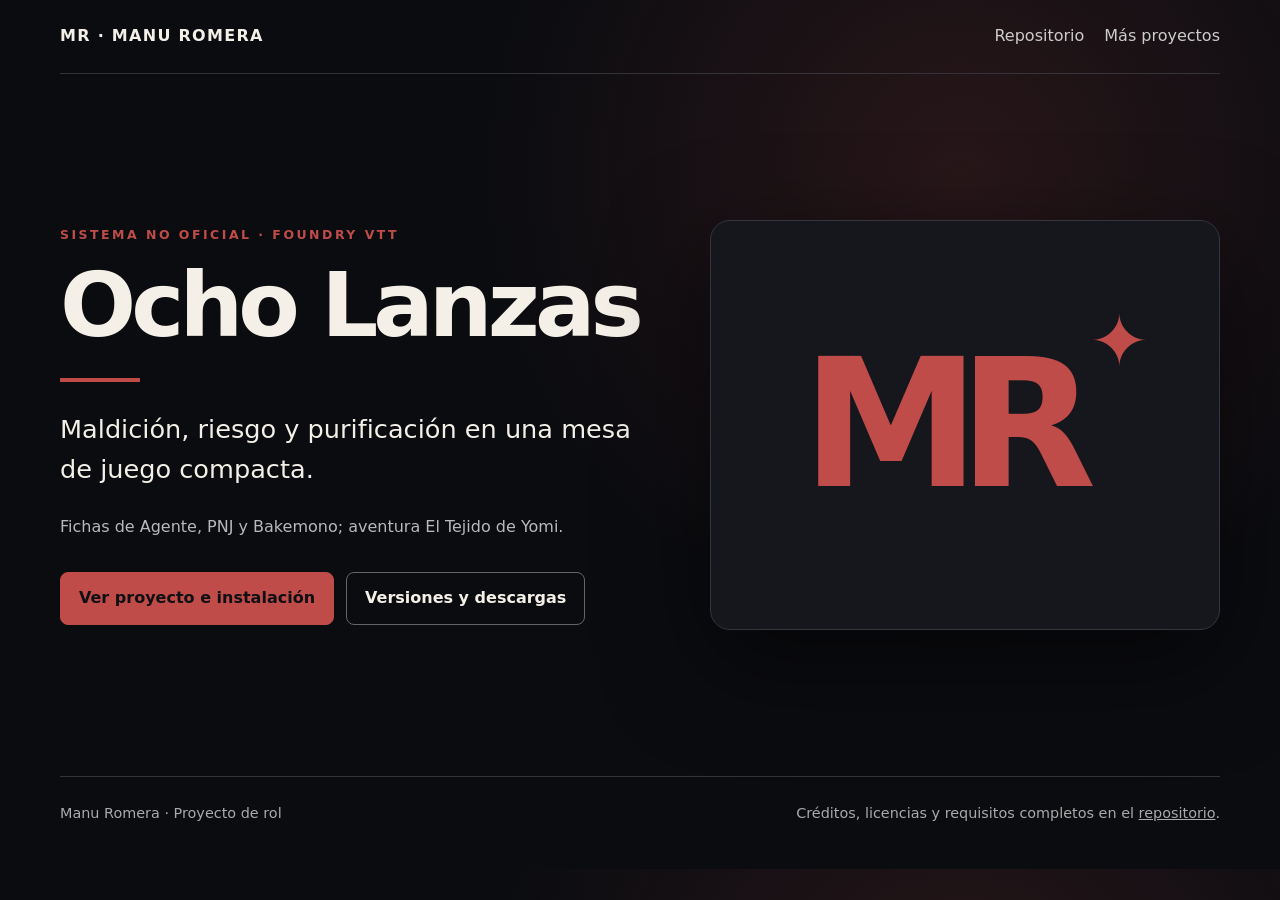
==== docs/index.html @ 20fabff8 "Add project landing page" ====
<!doctype html><html lang="es"><head><meta charset="utf-8"><meta name="viewport" content="width=device-width, initial-scale=1"><meta name="theme-color" content="#0b0c10"><title>Ocho Lanzas · Manu Romera</title><meta name="description" content="Maldición, riesgo y purificación en una mesa de juego compacta."><style>:root{color-scheme:dark;--accent:#bf4c49}*{box-sizing:border-box}body{margin:0;background:radial-gradient(circle at 75% 20%,color-mix(in srgb,var(--accent) 16%,transparent),transparent 40%),#0b0c10;color:#f4f0e8;font-family:system-ui,-apple-system,Segoe UI,sans-serif;line-height:1.55}a{color:inherit}header,main,footer{width:min(1160px,calc(100% - 36px));margin:auto}header{display:flex;justify-content:space-between;gap:20px;align-items:center;padding:24px 0;border-bottom:1px solid #33343a}header a{text-decoration:none}header strong{letter-spacing:.08em}header nav{display:flex;gap:20px;color:#ccc}main{min-height:78vh;display:grid;grid-template-columns:1fr .88fr;align-items:center;gap:6%;padding:72px 0}.eyebrow{color:var(--accent);text-transform:uppercase;letter-spacing:.2em;font-size:.78rem;font-weight:800}h1{font-size:clamp(3rem,7vw,6rem);line-height:.98;letter-spacing:-.055em;margin:18px 0 28px}h1:after{content:"";display:block;width:80px;height:4px;background:var(--accent);margin-top:28px}.lead{font-size:clamp(1.25rem,2vw,1.6rem);max-width:600px}.detail{color:#b9b8bb;max-width:610px}.buttons{display:flex;flex-wrap:wrap;gap:12px;margin-top:32px}.buttons a{padding:13px 18px;border:1px solid #64646b;text-decoration:none;border-radius:8px;font-weight:700}.buttons .primary{background:var(--accent);color:#101014;border-color:var(--accent)}.visual{min-height:410px;background:#15171d;border:1px solid #34353d;border-radius:20px;display:grid;place-items:center;overflow:hidden;box-shadow:0 32px 100px #0008}.art{width:100%;height:100%;max-height:570px;object-fit:contain}.symbol{font-size:clamp(5rem,14vw,12rem);font-weight:900;letter-spacing:-.12em;color:var(--accent)}.symbol span{font-size:.4em;vertical-align:top;margin-left:.2em}footer{padding:25px 0 45px;border-top:1px solid #33343a;color:#aaa;font-size:.9rem;display:flex;justify-content:space-between;gap:20px;flex-wrap:wrap}@media(max-width:760px){main{grid-template-columns:1fr;padding:45px 0;gap:35px}.visual{min-height:250px}header nav{gap:10px;font-size:.85rem}}</style></head><body><header><a href="https://github.com/ManuRomera"><strong>MR · MANU ROMERA</strong></a><nav><a href="https://github.com/ManuRomera/ocho-lanzas">Repositorio</a><a href="https://github.com/ManuRomera?tab=repositories">Más proyectos</a></nav></header><main><div><div class="eyebrow">Sistema no oficial · Foundry VTT</div><h1>Ocho Lanzas</h1><p class="lead">Maldición, riesgo y purificación en una mesa de juego compacta.</p><p class="detail">Fichas de Agente, PNJ y Bakemono; aventura El Tejido de Yomi.</p><div class="buttons"><a class="primary" href="https://github.com/ManuRomera/ocho-lanzas">Ver proyecto e instalación</a><a href="https://github.com/ManuRomera/ocho-lanzas/releases">Versiones y descargas</a></div></div><div class="visual"><div class="symbol" aria-hidden="true">MR<span>✦</span></div></div></main><footer><span>Manu Romera · Proyecto de rol</span><span>Créditos, licencias y requisitos completos en el <a href="https://github.com/ManuRomera/ocho-lanzas">repositorio</a>.</span></footer></body></html>
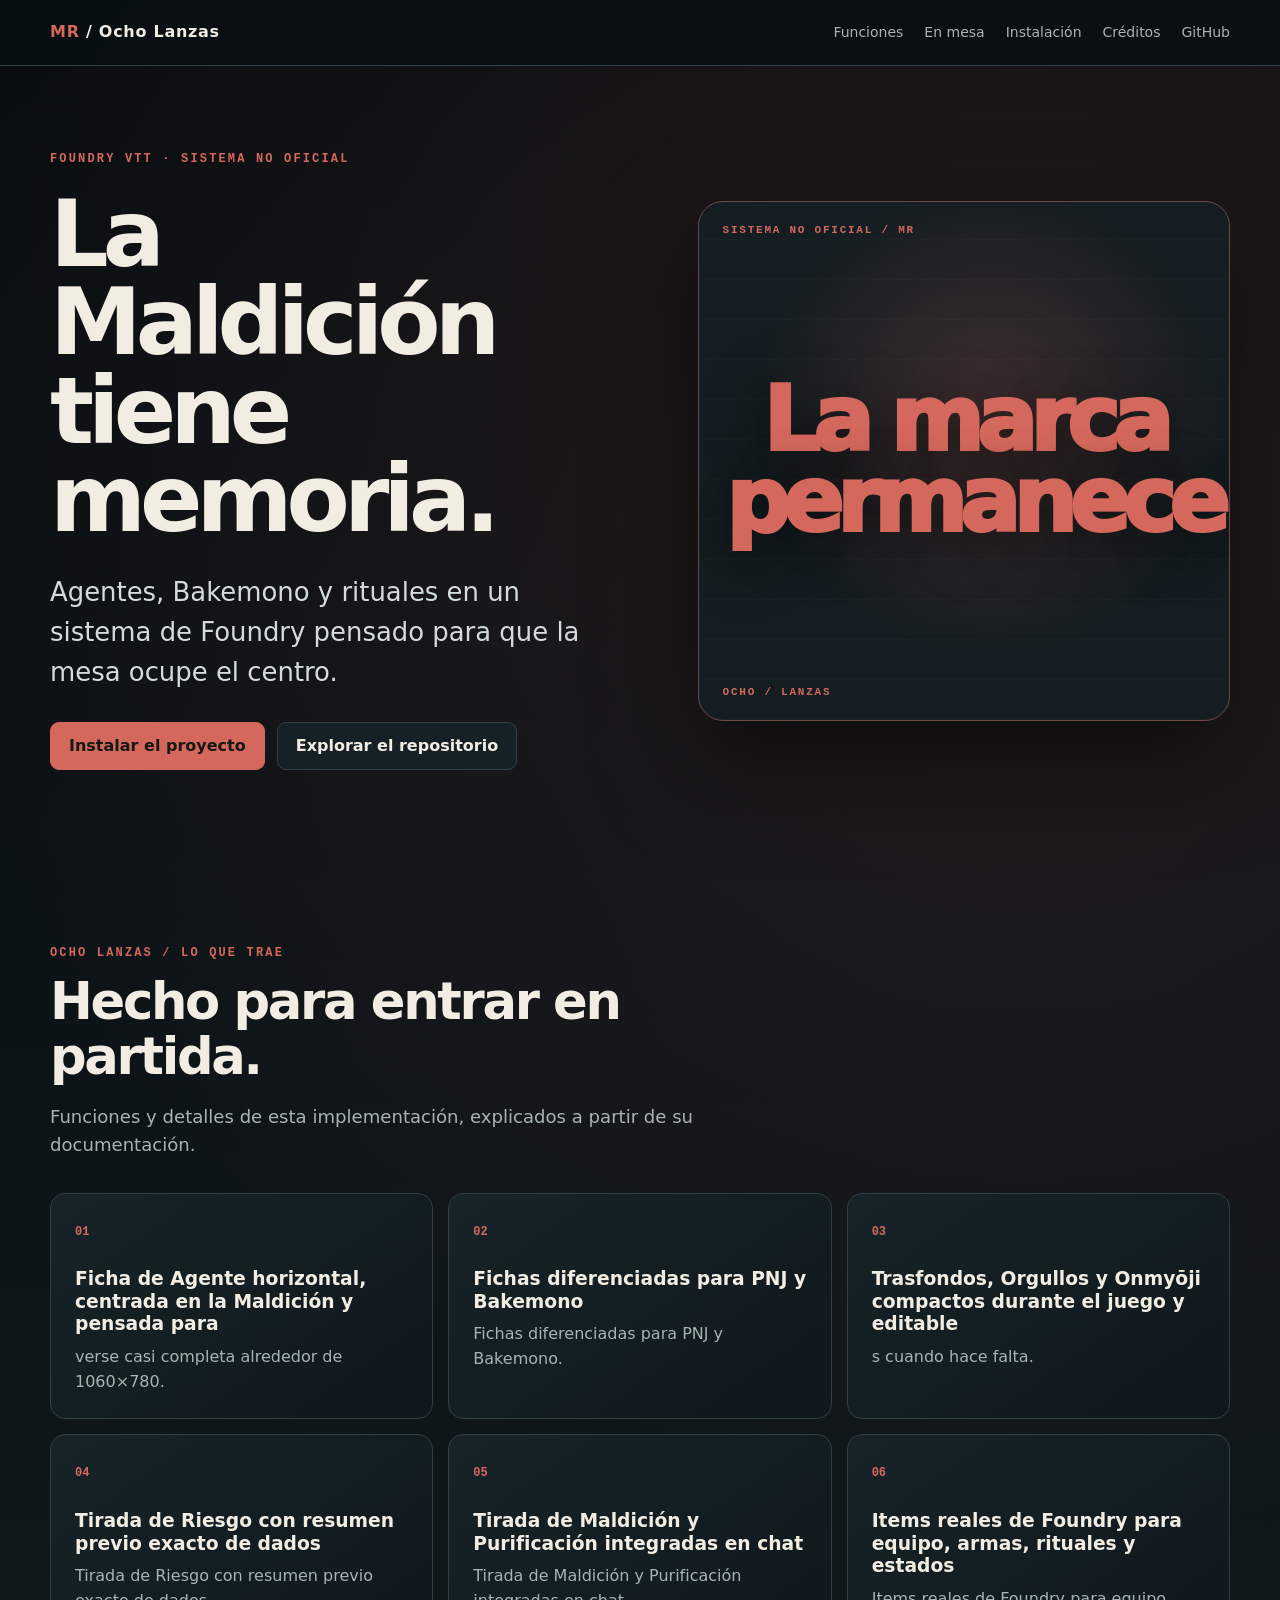
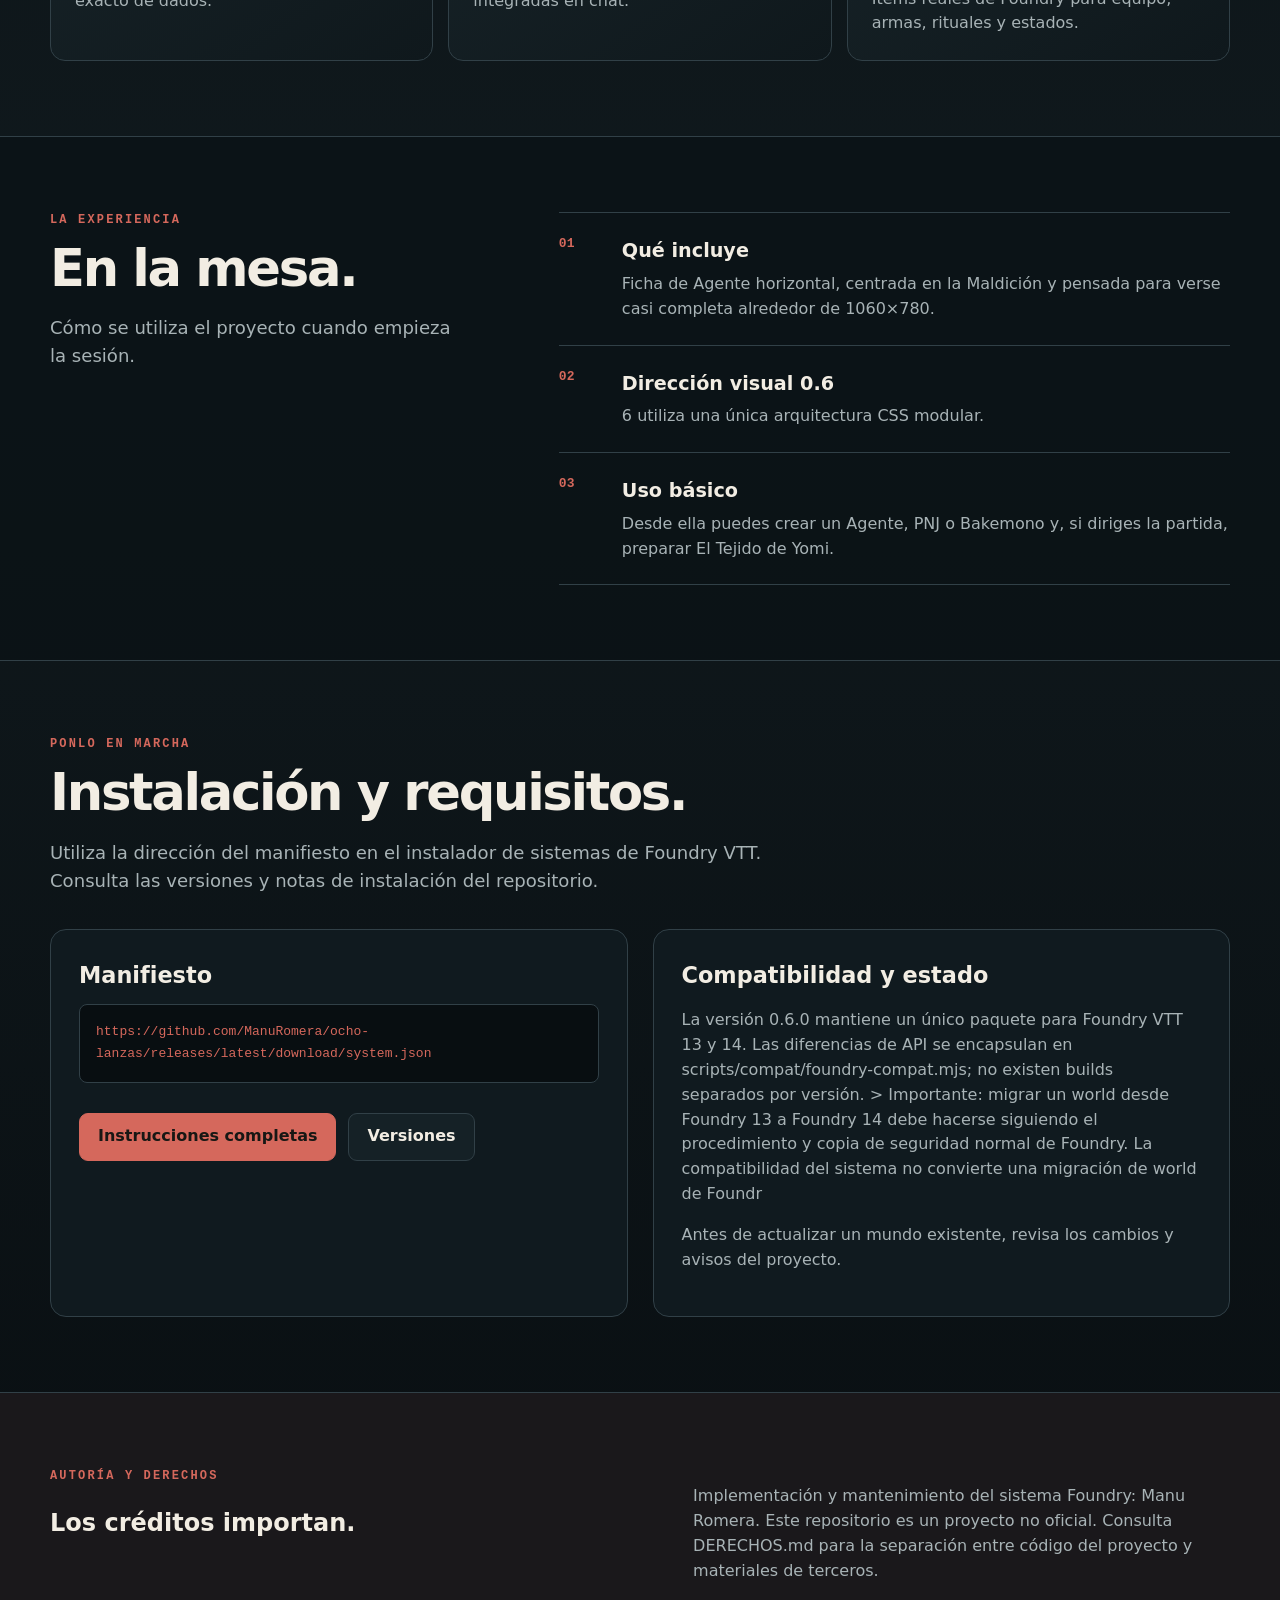
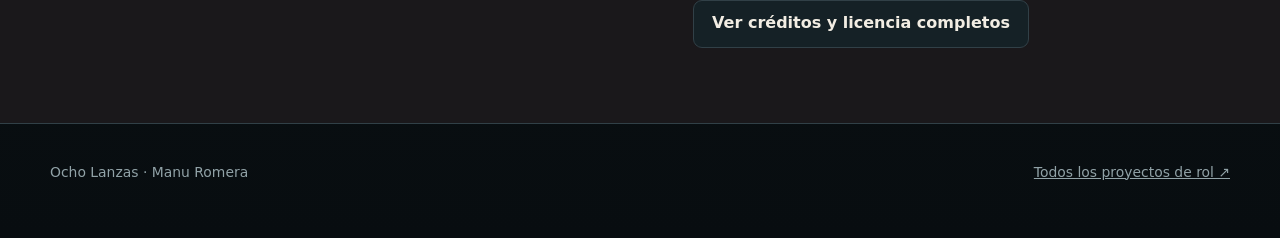
==== commit c6c28dae: "Expand project page with documented features and installation" ====
--- a/docs/index.html
+++ b/docs/index.html
@@ -1 +1 @@
-<!doctype html><html lang="es"><head><meta charset="utf-8"><meta name="viewport" content="width=device-width, initial-scale=1"><meta name="theme-color" content="#0b0c10"><title>Ocho Lanzas · Manu Romera</title><meta name="description" content="Maldición, riesgo y purificación en una mesa de juego compacta."><style>:root{color-scheme:dark;--accent:#bf4c49}*{box-sizing:border-box}body{margin:0;background:radial-gradient(circle at 75% 20%,color-mix(in srgb,var(--accent) 16%,transparent),transparent 40%),#0b0c10;color:#f4f0e8;font-family:system-ui,-apple-system,Segoe UI,sans-serif;line-height:1.55}a{color:inherit}header,main,footer{width:min(1160px,calc(100% - 36px));margin:auto}header{display:flex;justify-content:space-between;gap:20px;align-items:center;padding:24px 0;border-bottom:1px solid #33343a}header a{text-decoration:none}header strong{letter-spacing:.08em}header nav{display:flex;gap:20px;color:#ccc}main{min-height:78vh;display:grid;grid-template-columns:1fr .88fr;align-items:center;gap:6%;padding:72px 0}.eyebrow{color:var(--accent);text-transform:uppercase;letter-spacing:.2em;font-size:.78rem;font-weight:800}h1{font-size:clamp(3rem,7vw,6rem);line-height:.98;letter-spacing:-.055em;margin:18px 0 28px}h1:after{content:"";display:block;width:80px;height:4px;background:var(--accent);margin-top:28px}.lead{font-size:clamp(1.25rem,2vw,1.6rem);max-width:600px}.detail{color:#b9b8bb;max-width:610px}.buttons{display:flex;flex-wrap:wrap;gap:12px;margin-top:32px}.buttons a{padding:13px 18px;border:1px solid #64646b;text-decoration:none;border-radius:8px;font-weight:700}.buttons .primary{background:var(--accent);color:#101014;border-color:var(--accent)}.visual{min-height:410px;background:#15171d;border:1px solid #34353d;border-radius:20px;display:grid;place-items:center;overflow:hidden;box-shadow:0 32px 100px #0008}.art{width:100%;height:100%;max-height:570px;object-fit:contain}.symbol{font-size:clamp(5rem,14vw,12rem);font-weight:900;letter-spacing:-.12em;color:var(--accent)}.symbol span{font-size:.4em;vertical-align:top;margin-left:.2em}footer{padding:25px 0 45px;border-top:1px solid #33343a;color:#aaa;font-size:.9rem;display:flex;justify-content:space-between;gap:20px;flex-wrap:wrap}@media(max-width:760px){main{grid-template-columns:1fr;padding:45px 0;gap:35px}.visual{min-height:250px}header nav{gap:10px;font-size:.85rem}}</style></head><body><header><a href="https://github.com/ManuRomera"><strong>MR · MANU ROMERA</strong></a><nav><a href="https://github.com/ManuRomera/ocho-lanzas">Repositorio</a><a href="https://github.com/ManuRomera?tab=repositories">Más proyectos</a></nav></header><main><div><div class="eyebrow">Sistema no oficial · Foundry VTT</div><h1>Ocho Lanzas</h1><p class="lead">Maldición, riesgo y purificación en una mesa de juego compacta.</p><p class="detail">Fichas de Agente, PNJ y Bakemono; aventura El Tejido de Yomi.</p><div class="buttons"><a class="primary" href="https://github.com/ManuRomera/ocho-lanzas">Ver proyecto e instalación</a><a href="https://github.com/ManuRomera/ocho-lanzas/releases">Versiones y descargas</a></div></div><div class="visual"><div class="symbol" aria-hidden="true">MR<span>✦</span></div></div></main><footer><span>Manu Romera · Proyecto de rol</span><span>Créditos, licencias y requisitos completos en el <a href="https://github.com/ManuRomera/ocho-lanzas">repositorio</a>.</span></footer></body></html>+<!doctype html><html lang="es"><head><meta charset="utf-8"><meta name="viewport" content="width=device-width,initial-scale=1"><meta name="theme-color" content="#0b1014"><title>Ocho Lanzas · Manu Romera</title><meta name="description" content="Agentes, Bakemono y rituales en un sistema de Foundry pensado para que la mesa ocupe el centro."><style>:root{--accent:#d5685c;--bg:#0b1014;--panel:#121b20;--ink:#f2ede3;--muted:#a8b3b6;--line:#314047}*{box-sizing:border-box}html{scroll-behavior:smooth}body{margin:0;color:var(--ink);background:radial-gradient(circle at 80% 13%,color-mix(in srgb,var(--accent) 13%,transparent),transparent 35%),linear-gradient(#080d10,#10191d 55%,#080d10);font:16px/1.55 system-ui,-apple-system,Segoe UI,sans-serif}a{color:inherit}.wrap{width:min(1180px,calc(100% - 36px));margin:auto}.top{position:sticky;top:0;z-index:9;background:#091013e8;backdrop-filter:blur(12px);border-bottom:1px solid var(--line)}.top .wrap{min-height:65px;display:flex;align-items:center;justify-content:space-between;gap:22px}.brand{font-weight:900;letter-spacing:.045em;text-decoration:none}.brand b{color:var(--accent)}nav{display:flex;gap:21px;color:var(--muted);font-size:14px}nav a{text-decoration:none}nav a:hover{color:var(--accent)}.hero{padding:85px 0 100px;min-height:690px;display:grid;align-items:center}.hero-grid{display:grid;grid-template-columns:1.04fr .96fr;gap:6%;align-items:center}.eyebrow,.small{color:var(--accent);font:800 12px/1.4 ui-monospace,monospace;letter-spacing:.18em;text-transform:uppercase}h1{font-size:clamp(3.4rem,7.2vw,6.6rem);letter-spacing:-.065em;line-height:.96;margin:22px 0 28px}.lead{font-size:clamp(1.25rem,2.2vw,1.62rem);color:#d2dcda;max-width:680px}.actions{display:flex;flex-wrap:wrap;gap:12px;margin-top:30px}.btn{display:inline-flex;align-items:center;justify-content:center;min-height:48px;padding:10px 18px;border:1px solid var(--line);border-radius:9px;text-decoration:none;font-weight:800;background:#152126}.btn.primary{color:#171714;background:var(--accent);border-color:var(--accent)}.art{height:520px;border-radius:25px;border:1px solid color-mix(in srgb,var(--accent) 43%,#233038);background:radial-gradient(circle at 55% 42%,color-mix(in srgb,var(--accent) 24%,transparent),transparent 56%),repeating-linear-gradient(0deg,#ffffff04 0 1px,transparent 1px 40px),#141d21;position:relative;overflow:hidden;display:grid;place-items:center;box-shadow:0 40px 100px #0008}.art img{width:100%;height:100%;object-fit:contain;padding:44px}.artlabel,.artbottom{position:absolute;left:24px;z-index:2;font:800 11px ui-monospace,monospace;letter-spacing:.16em;color:var(--accent);text-transform:uppercase}.artlabel{top:22px}.artbottom{bottom:22px}.artword{max-width:90%;font-size:clamp(3.7rem,7vw,7rem);line-height:.9;letter-spacing:-.08em;font-weight:950;text-align:center;text-shadow:0 10px 55px #0009;color:var(--accent)}section.content{padding:75px 0}.sectionhead{max-width:780px;margin-bottom:34px}.sectionhead h2{font-size:clamp(2.2rem,4vw,3.5rem);letter-spacing:-.045em;line-height:1.08;margin:12px 0}.sectionhead p{color:var(--muted);font-size:1.13rem}.grid{display:grid;grid-template-columns:repeat(3,1fr);gap:15px}.card{border:1px solid var(--line);border-radius:15px;padding:24px;background:linear-gradient(145deg,#172328,#0f181c);min-height:215px}.number{font:800 12px ui-monospace,monospace;color:var(--accent)}.card h3{font-size:1.17rem;line-height:1.2;margin:26px 0 9px}.card p{color:var(--muted);margin:0}.journey{border-top:1px solid var(--line);border-bottom:1px solid var(--line);background:#0a1115a8}.flow{display:grid;grid-template-columns:.75fr 1.25fr;gap:9%;align-items:start}.steps{border-top:1px solid var(--line)}.step{display:grid;grid-template-columns:48px 1fr;gap:15px;padding:23px 0;border-bottom:1px solid var(--line)}.step b{color:var(--accent);font:800 13px ui-monospace,monospace}.step h3{margin:0 0 6px;font-size:1.2rem}.step p{margin:0;color:var(--muted)}.install{display:grid;grid-template-columns:1fr 1fr;gap:25px}.box{border:1px solid var(--line);border-radius:16px;padding:28px;background:#101a1f}.box h3{margin:0 0 12px;font-size:1.4rem}.box p{color:var(--muted)}.manifest{background:#080e11;border:1px solid var(--line);padding:16px;border-radius:8px;color:var(--accent);font:13px/1.7 ui-monospace,monospace;overflow-wrap:anywhere;user-select:all}.credit{background:color-mix(in srgb,var(--accent) 8%,#0a1115);border-top:1px solid var(--line);border-bottom:1px solid var(--line)}.creditgrid{display:grid;grid-template-columns:1fr 1fr;gap:9%}.credit p{color:var(--muted)}footer{padding:38px 0 55px;color:#91a2a7;font-size:.87rem}.footerrow{display:flex;gap:20px;justify-content:space-between;flex-wrap:wrap}@media(max-width:850px){.hero-grid,.flow,.install,.creditgrid{grid-template-columns:1fr}.hero{padding:60px 0}.art{height:380px}.grid{grid-template-columns:repeat(2,1fr)}}@media(max-width:570px){nav a:nth-child(1),nav a:nth-child(2){display:none}.grid{grid-template-columns:1fr}.art{height:290px}.art img{padding:28px}.hero{padding:46px 0}section.content{padding:55px 0}h1{font-size:3.6rem}}</style></head><body><header class="top"><div class="wrap"><a class="brand" href="https://manuromera.github.io/ManuRomera/"><b>MR</b> / Ocho Lanzas</a><nav><a href="#funciones">Funciones</a><a href="#en-mesa">En mesa</a><a href="#instalacion">Instalación</a><a href="#creditos">Créditos</a><a href="https://github.com/ManuRomera/ocho-lanzas">GitHub</a></nav></div></header><main><section class="hero"><div class="wrap hero-grid"><div><div class="eyebrow">Foundry VTT · Sistema no oficial</div><h1>La Maldición tiene memoria.</h1><p class="lead">Agentes, Bakemono y rituales en un sistema de Foundry pensado para que la mesa ocupe el centro.</p><div class="actions"><a class="btn primary" href="#instalacion">Instalar el proyecto</a><a class="btn" href="https://github.com/ManuRomera/ocho-lanzas">Explorar el repositorio</a></div></div><div class="art" aria-label="Presentación visual del proyecto"><span class="artlabel">Sistema no oficial / MR</span><div class="artword" aria-hidden="true">La marca permanece</div><span class="artbottom">ocho / lanzas</span></div></div></section><section class="content" id="funciones"><div class="wrap"><div class="sectionhead"><div class="small">Ocho Lanzas / lo que trae</div><h2>Hecho para entrar en partida.</h2><p>Funciones y detalles de esta implementación, explicados a partir de su documentación.</p></div><div class="grid"><article class="card"><span class="number">01</span><h3>Ficha de Agente horizontal, centrada en la Maldición y pensada para </h3><p>verse casi completa alrededor de 1060×780.</p></article><article class="card"><span class="number">02</span><h3>Fichas diferenciadas para PNJ y Bakemono</h3><p>Fichas diferenciadas para PNJ y Bakemono.</p></article><article class="card"><span class="number">03</span><h3>Trasfondos, Orgullos y Onmyōji compactos durante el juego y editable</h3><p>s cuando hace falta.</p></article><article class="card"><span class="number">04</span><h3>Tirada de Riesgo con resumen previo exacto de dados</h3><p>Tirada de Riesgo con resumen previo exacto de dados.</p></article><article class="card"><span class="number">05</span><h3>Tirada de Maldición y Purificación integradas en chat</h3><p>Tirada de Maldición y Purificación integradas en chat.</p></article><article class="card"><span class="number">06</span><h3>Items reales de Foundry para equipo, armas, rituales y estados</h3><p>Items reales de Foundry para equipo, armas, rituales y estados.</p></article></div></div></section><section class="content journey" id="en-mesa"><div class="wrap flow"><div class="sectionhead"><div class="small">La experiencia</div><h2>En la mesa.</h2><p>Cómo se utiliza el proyecto cuando empieza la sesión.</p></div><div class="steps"><div class="step"><b>01</b><div><h3>Qué incluye</h3><p>Ficha de Agente horizontal, centrada en la Maldición y pensada para verse casi completa alrededor de 1060×780.</p></div></div><div class="step"><b>02</b><div><h3>Dirección visual 0.6</h3><p>6 utiliza una única arquitectura CSS modular.</p></div></div><div class="step"><b>03</b><div><h3>Uso básico</h3><p>Desde ella puedes crear un Agente, PNJ o Bakemono y, si diriges la partida, preparar El Tejido de Yomi.</p></div></div></div></div></section><section class="content" id="instalacion"><div class="wrap"><div class="sectionhead"><div class="small">Ponlo en marcha</div><h2>Instalación y requisitos.</h2><p>Utiliza la dirección del manifiesto en el instalador de sistemas de Foundry VTT. Consulta las versiones y notas de instalación del repositorio.</p></div><div class="install"><div class="box"><h3>Manifiesto</h3><div class="manifest">https://github.com/ManuRomera/ocho-lanzas/releases/latest/download/system.json</div><div class="actions"><a class="btn primary" href="https://github.com/ManuRomera/ocho-lanzas">Instrucciones completas</a><a class="btn" href="https://github.com/ManuRomera/ocho-lanzas/releases">Versiones</a></div></div><div class="box"><h3>Compatibilidad y estado</h3><p>La versión 0.6.0 mantiene un único paquete para Foundry VTT 13 y 14. Las diferencias de API se encapsulan en scripts/compat/foundry-compat.mjs; no existen builds separados por versión. &gt; Importante: migrar un world desde Foundry 13 a Foundry 14 debe hacerse siguiendo el procedimiento y copia de seguridad normal de Foundry. La compatibilidad del sistema no convierte una migración de world de Foundr</p><p>Antes de actualizar un mundo existente, revisa los cambios y avisos del proyecto.</p></div></div></div></section><section class="content credit" id="creditos"><div class="wrap creditgrid"><div><div class="small">Autoría y derechos</div><h2>Los créditos importan.</h2></div><div><p>Implementación y mantenimiento del sistema Foundry: Manu Romera. Este repositorio es un proyecto no oficial. Consulta DERECHOS.md para la separación entre código del proyecto y materiales de terceros.</p><a class="btn" href="https://github.com/ManuRomera/ocho-lanzas">Ver créditos y licencia completos</a></div></div></section></main><footer><div class="wrap footerrow"><span>Ocho Lanzas · Manu Romera</span><a href="https://manuromera.github.io/ManuRomera/">Todos los proyectos de rol ↗</a></div></footer></body></html>
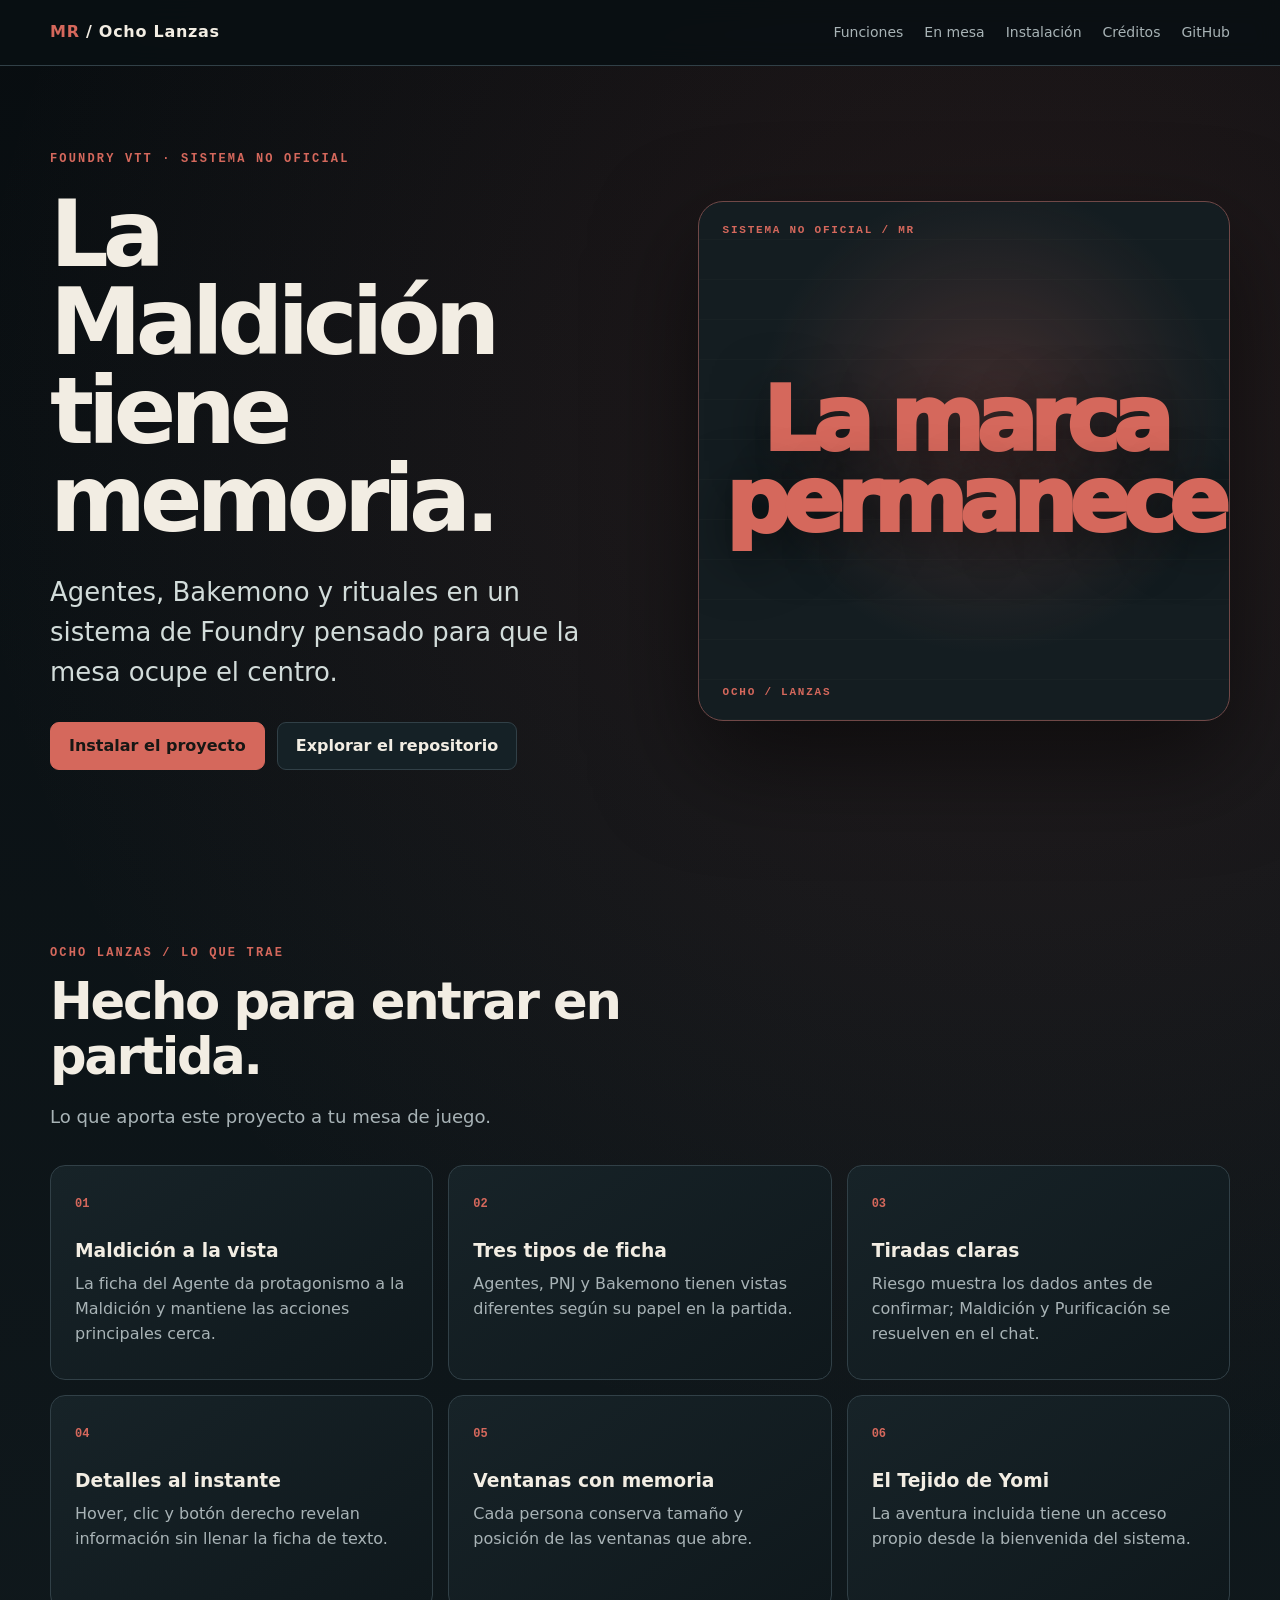
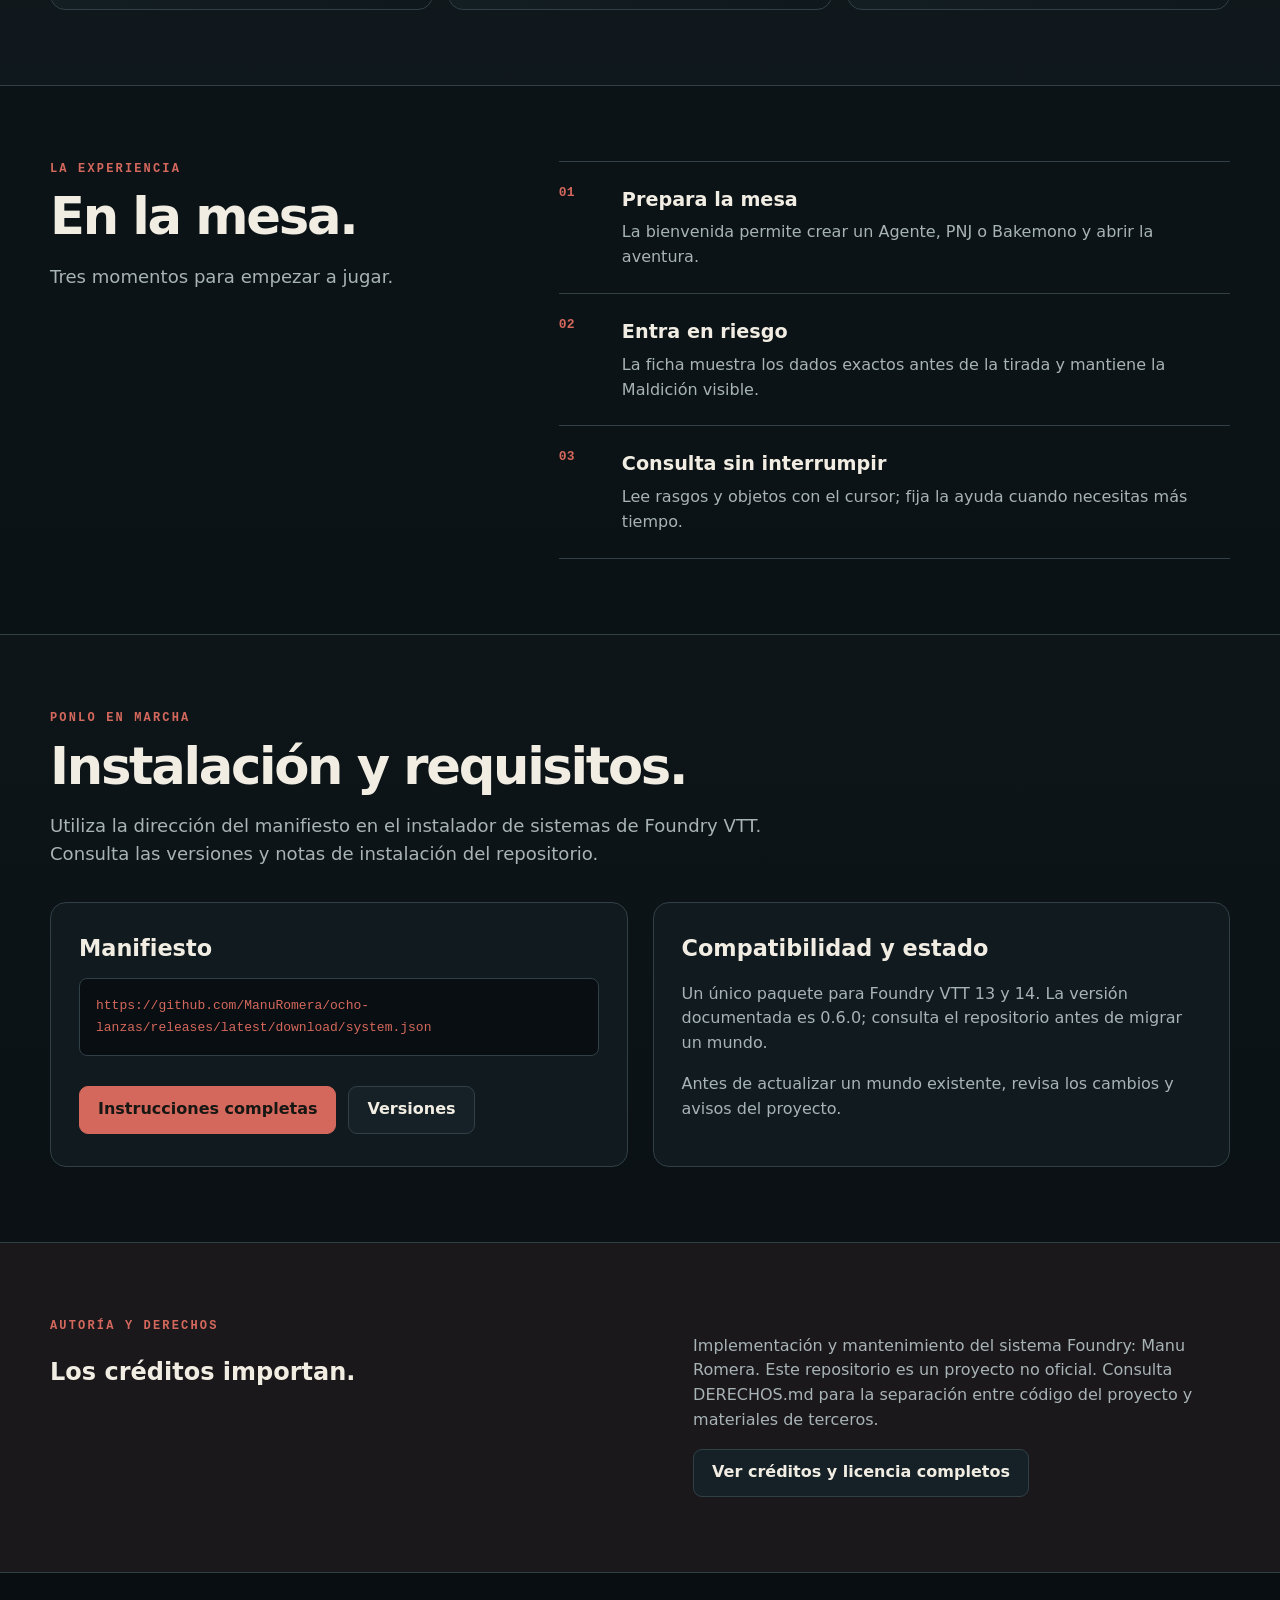
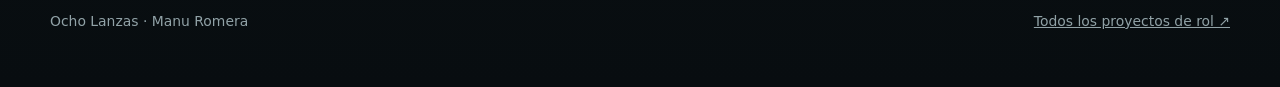
==== commit b766d35a: "Write project-specific features and play flow" ====
--- a/docs/index.html
+++ b/docs/index.html
@@ -1 +1 @@
-<!doctype html><html lang="es"><head><meta charset="utf-8"><meta name="viewport" content="width=device-width,initial-scale=1"><meta name="theme-color" content="#0b1014"><title>Ocho Lanzas · Manu Romera</title><meta name="description" content="Agentes, Bakemono y rituales en un sistema de Foundry pensado para que la mesa ocupe el centro."><style>:root{--accent:#d5685c;--bg:#0b1014;--panel:#121b20;--ink:#f2ede3;--muted:#a8b3b6;--line:#314047}*{box-sizing:border-box}html{scroll-behavior:smooth}body{margin:0;color:var(--ink);background:radial-gradient(circle at 80% 13%,color-mix(in srgb,var(--accent) 13%,transparent),transparent 35%),linear-gradient(#080d10,#10191d 55%,#080d10);font:16px/1.55 system-ui,-apple-system,Segoe UI,sans-serif}a{color:inherit}.wrap{width:min(1180px,calc(100% - 36px));margin:auto}.top{position:sticky;top:0;z-index:9;background:#091013e8;backdrop-filter:blur(12px);border-bottom:1px solid var(--line)}.top .wrap{min-height:65px;display:flex;align-items:center;justify-content:space-between;gap:22px}.brand{font-weight:900;letter-spacing:.045em;text-decoration:none}.brand b{color:var(--accent)}nav{display:flex;gap:21px;color:var(--muted);font-size:14px}nav a{text-decoration:none}nav a:hover{color:var(--accent)}.hero{padding:85px 0 100px;min-height:690px;display:grid;align-items:center}.hero-grid{display:grid;grid-template-columns:1.04fr .96fr;gap:6%;align-items:center}.eyebrow,.small{color:var(--accent);font:800 12px/1.4 ui-monospace,monospace;letter-spacing:.18em;text-transform:uppercase}h1{font-size:clamp(3.4rem,7.2vw,6.6rem);letter-spacing:-.065em;line-height:.96;margin:22px 0 28px}.lead{font-size:clamp(1.25rem,2.2vw,1.62rem);color:#d2dcda;max-width:680px}.actions{display:flex;flex-wrap:wrap;gap:12px;margin-top:30px}.btn{display:inline-flex;align-items:center;justify-content:center;min-height:48px;padding:10px 18px;border:1px solid var(--line);border-radius:9px;text-decoration:none;font-weight:800;background:#152126}.btn.primary{color:#171714;background:var(--accent);border-color:var(--accent)}.art{height:520px;border-radius:25px;border:1px solid color-mix(in srgb,var(--accent) 43%,#233038);background:radial-gradient(circle at 55% 42%,color-mix(in srgb,var(--accent) 24%,transparent),transparent 56%),repeating-linear-gradient(0deg,#ffffff04 0 1px,transparent 1px 40px),#141d21;position:relative;overflow:hidden;display:grid;place-items:center;box-shadow:0 40px 100px #0008}.art img{width:100%;height:100%;object-fit:contain;padding:44px}.artlabel,.artbottom{position:absolute;left:24px;z-index:2;font:800 11px ui-monospace,monospace;letter-spacing:.16em;color:var(--accent);text-transform:uppercase}.artlabel{top:22px}.artbottom{bottom:22px}.artword{max-width:90%;font-size:clamp(3.7rem,7vw,7rem);line-height:.9;letter-spacing:-.08em;font-weight:950;text-align:center;text-shadow:0 10px 55px #0009;color:var(--accent)}section.content{padding:75px 0}.sectionhead{max-width:780px;margin-bottom:34px}.sectionhead h2{font-size:clamp(2.2rem,4vw,3.5rem);letter-spacing:-.045em;line-height:1.08;margin:12px 0}.sectionhead p{color:var(--muted);font-size:1.13rem}.grid{display:grid;grid-template-columns:repeat(3,1fr);gap:15px}.card{border:1px solid var(--line);border-radius:15px;padding:24px;background:linear-gradient(145deg,#172328,#0f181c);min-height:215px}.number{font:800 12px ui-monospace,monospace;color:var(--accent)}.card h3{font-size:1.17rem;line-height:1.2;margin:26px 0 9px}.card p{color:var(--muted);margin:0}.journey{border-top:1px solid var(--line);border-bottom:1px solid var(--line);background:#0a1115a8}.flow{display:grid;grid-template-columns:.75fr 1.25fr;gap:9%;align-items:start}.steps{border-top:1px solid var(--line)}.step{display:grid;grid-template-columns:48px 1fr;gap:15px;padding:23px 0;border-bottom:1px solid var(--line)}.step b{color:var(--accent);font:800 13px ui-monospace,monospace}.step h3{margin:0 0 6px;font-size:1.2rem}.step p{margin:0;color:var(--muted)}.install{display:grid;grid-template-columns:1fr 1fr;gap:25px}.box{border:1px solid var(--line);border-radius:16px;padding:28px;background:#101a1f}.box h3{margin:0 0 12px;font-size:1.4rem}.box p{color:var(--muted)}.manifest{background:#080e11;border:1px solid var(--line);padding:16px;border-radius:8px;color:var(--accent);font:13px/1.7 ui-monospace,monospace;overflow-wrap:anywhere;user-select:all}.credit{background:color-mix(in srgb,var(--accent) 8%,#0a1115);border-top:1px solid var(--line);border-bottom:1px solid var(--line)}.creditgrid{display:grid;grid-template-columns:1fr 1fr;gap:9%}.credit p{color:var(--muted)}footer{padding:38px 0 55px;color:#91a2a7;font-size:.87rem}.footerrow{display:flex;gap:20px;justify-content:space-between;flex-wrap:wrap}@media(max-width:850px){.hero-grid,.flow,.install,.creditgrid{grid-template-columns:1fr}.hero{padding:60px 0}.art{height:380px}.grid{grid-template-columns:repeat(2,1fr)}}@media(max-width:570px){nav a:nth-child(1),nav a:nth-child(2){display:none}.grid{grid-template-columns:1fr}.art{height:290px}.art img{padding:28px}.hero{padding:46px 0}section.content{padding:55px 0}h1{font-size:3.6rem}}</style></head><body><header class="top"><div class="wrap"><a class="brand" href="https://manuromera.github.io/ManuRomera/"><b>MR</b> / Ocho Lanzas</a><nav><a href="#funciones">Funciones</a><a href="#en-mesa">En mesa</a><a href="#instalacion">Instalación</a><a href="#creditos">Créditos</a><a href="https://github.com/ManuRomera/ocho-lanzas">GitHub</a></nav></div></header><main><section class="hero"><div class="wrap hero-grid"><div><div class="eyebrow">Foundry VTT · Sistema no oficial</div><h1>La Maldición tiene memoria.</h1><p class="lead">Agentes, Bakemono y rituales en un sistema de Foundry pensado para que la mesa ocupe el centro.</p><div class="actions"><a class="btn primary" href="#instalacion">Instalar el proyecto</a><a class="btn" href="https://github.com/ManuRomera/ocho-lanzas">Explorar el repositorio</a></div></div><div class="art" aria-label="Presentación visual del proyecto"><span class="artlabel">Sistema no oficial / MR</span><div class="artword" aria-hidden="true">La marca permanece</div><span class="artbottom">ocho / lanzas</span></div></div></section><section class="content" id="funciones"><div class="wrap"><div class="sectionhead"><div class="small">Ocho Lanzas / lo que trae</div><h2>Hecho para entrar en partida.</h2><p>Funciones y detalles de esta implementación, explicados a partir de su documentación.</p></div><div class="grid"><article class="card"><span class="number">01</span><h3>Ficha de Agente horizontal, centrada en la Maldición y pensada para </h3><p>verse casi completa alrededor de 1060×780.</p></article><article class="card"><span class="number">02</span><h3>Fichas diferenciadas para PNJ y Bakemono</h3><p>Fichas diferenciadas para PNJ y Bakemono.</p></article><article class="card"><span class="number">03</span><h3>Trasfondos, Orgullos y Onmyōji compactos durante el juego y editable</h3><p>s cuando hace falta.</p></article><article class="card"><span class="number">04</span><h3>Tirada de Riesgo con resumen previo exacto de dados</h3><p>Tirada de Riesgo con resumen previo exacto de dados.</p></article><article class="card"><span class="number">05</span><h3>Tirada de Maldición y Purificación integradas en chat</h3><p>Tirada de Maldición y Purificación integradas en chat.</p></article><article class="card"><span class="number">06</span><h3>Items reales de Foundry para equipo, armas, rituales y estados</h3><p>Items reales de Foundry para equipo, armas, rituales y estados.</p></article></div></div></section><section class="content journey" id="en-mesa"><div class="wrap flow"><div class="sectionhead"><div class="small">La experiencia</div><h2>En la mesa.</h2><p>Cómo se utiliza el proyecto cuando empieza la sesión.</p></div><div class="steps"><div class="step"><b>01</b><div><h3>Qué incluye</h3><p>Ficha de Agente horizontal, centrada en la Maldición y pensada para verse casi completa alrededor de 1060×780.</p></div></div><div class="step"><b>02</b><div><h3>Dirección visual 0.6</h3><p>6 utiliza una única arquitectura CSS modular.</p></div></div><div class="step"><b>03</b><div><h3>Uso básico</h3><p>Desde ella puedes crear un Agente, PNJ o Bakemono y, si diriges la partida, preparar El Tejido de Yomi.</p></div></div></div></div></section><section class="content" id="instalacion"><div class="wrap"><div class="sectionhead"><div class="small">Ponlo en marcha</div><h2>Instalación y requisitos.</h2><p>Utiliza la dirección del manifiesto en el instalador de sistemas de Foundry VTT. Consulta las versiones y notas de instalación del repositorio.</p></div><div class="install"><div class="box"><h3>Manifiesto</h3><div class="manifest">https://github.com/ManuRomera/ocho-lanzas/releases/latest/download/system.json</div><div class="actions"><a class="btn primary" href="https://github.com/ManuRomera/ocho-lanzas">Instrucciones completas</a><a class="btn" href="https://github.com/ManuRomera/ocho-lanzas/releases">Versiones</a></div></div><div class="box"><h3>Compatibilidad y estado</h3><p>La versión 0.6.0 mantiene un único paquete para Foundry VTT 13 y 14. Las diferencias de API se encapsulan en scripts/compat/foundry-compat.mjs; no existen builds separados por versión. &gt; Importante: migrar un world desde Foundry 13 a Foundry 14 debe hacerse siguiendo el procedimiento y copia de seguridad normal de Foundry. La compatibilidad del sistema no convierte una migración de world de Foundr</p><p>Antes de actualizar un mundo existente, revisa los cambios y avisos del proyecto.</p></div></div></div></section><section class="content credit" id="creditos"><div class="wrap creditgrid"><div><div class="small">Autoría y derechos</div><h2>Los créditos importan.</h2></div><div><p>Implementación y mantenimiento del sistema Foundry: Manu Romera. Este repositorio es un proyecto no oficial. Consulta DERECHOS.md para la separación entre código del proyecto y materiales de terceros.</p><a class="btn" href="https://github.com/ManuRomera/ocho-lanzas">Ver créditos y licencia completos</a></div></div></section></main><footer><div class="wrap footerrow"><span>Ocho Lanzas · Manu Romera</span><a href="https://manuromera.github.io/ManuRomera/">Todos los proyectos de rol ↗</a></div></footer></body></html>+<!doctype html><html lang="es"><head><meta charset="utf-8"><meta name="viewport" content="width=device-width,initial-scale=1"><meta name="theme-color" content="#0b1014"><title>Ocho Lanzas · Manu Romera</title><meta name="description" content="Agentes, Bakemono y rituales en un sistema de Foundry pensado para que la mesa ocupe el centro."><style>:root{--accent:#d5685c;--bg:#0b1014;--panel:#121b20;--ink:#f2ede3;--muted:#a8b3b6;--line:#314047}*{box-sizing:border-box}html{scroll-behavior:smooth}body{margin:0;color:var(--ink);background:radial-gradient(circle at 80% 13%,color-mix(in srgb,var(--accent) 13%,transparent),transparent 35%),linear-gradient(#080d10,#10191d 55%,#080d10);font:16px/1.55 system-ui,-apple-system,Segoe UI,sans-serif}a{color:inherit}.wrap{width:min(1180px,calc(100% - 36px));margin:auto}.top{position:sticky;top:0;z-index:9;background:#091013e8;backdrop-filter:blur(12px);border-bottom:1px solid var(--line)}.top .wrap{min-height:65px;display:flex;align-items:center;justify-content:space-between;gap:22px}.brand{font-weight:900;letter-spacing:.045em;text-decoration:none}.brand b{color:var(--accent)}nav{display:flex;gap:21px;color:var(--muted);font-size:14px}nav a{text-decoration:none}nav a:hover{color:var(--accent)}.hero{padding:85px 0 100px;min-height:690px;display:grid;align-items:center}.hero-grid{display:grid;grid-template-columns:1.04fr .96fr;gap:6%;align-items:center}.eyebrow,.small{color:var(--accent);font:800 12px/1.4 ui-monospace,monospace;letter-spacing:.18em;text-transform:uppercase}h1{font-size:clamp(3.4rem,7.2vw,6.6rem);letter-spacing:-.065em;line-height:.96;margin:22px 0 28px}.lead{font-size:clamp(1.25rem,2.2vw,1.62rem);color:#d2dcda;max-width:680px}.actions{display:flex;flex-wrap:wrap;gap:12px;margin-top:30px}.btn{display:inline-flex;align-items:center;justify-content:center;min-height:48px;padding:10px 18px;border:1px solid var(--line);border-radius:9px;text-decoration:none;font-weight:800;background:#152126}.btn.primary{color:#171714;background:var(--accent);border-color:var(--accent)}.art{height:520px;border-radius:25px;border:1px solid color-mix(in srgb,var(--accent) 43%,#233038);background:radial-gradient(circle at 55% 42%,color-mix(in srgb,var(--accent) 24%,transparent),transparent 56%),repeating-linear-gradient(0deg,#ffffff04 0 1px,transparent 1px 40px),#141d21;position:relative;overflow:hidden;display:grid;place-items:center;box-shadow:0 40px 100px #0008}.art img{width:100%;height:100%;object-fit:contain;padding:44px}.artlabel,.artbottom{position:absolute;left:24px;z-index:2;font:800 11px ui-monospace,monospace;letter-spacing:.16em;color:var(--accent);text-transform:uppercase}.artlabel{top:22px}.artbottom{bottom:22px}.artword{max-width:90%;font-size:clamp(3.7rem,7vw,7rem);line-height:.9;letter-spacing:-.08em;font-weight:950;text-align:center;text-shadow:0 10px 55px #0009;color:var(--accent)}section.content{padding:75px 0}.sectionhead{max-width:780px;margin-bottom:34px}.sectionhead h2{font-size:clamp(2.2rem,4vw,3.5rem);letter-spacing:-.045em;line-height:1.08;margin:12px 0}.sectionhead p{color:var(--muted);font-size:1.13rem}.grid{display:grid;grid-template-columns:repeat(3,1fr);gap:15px}.card{border:1px solid var(--line);border-radius:15px;padding:24px;background:linear-gradient(145deg,#172328,#0f181c);min-height:215px}.number{font:800 12px ui-monospace,monospace;color:var(--accent)}.card h3{font-size:1.17rem;line-height:1.2;margin:26px 0 9px}.card p{color:var(--muted);margin:0}.journey{border-top:1px solid var(--line);border-bottom:1px solid var(--line);background:#0a1115a8}.flow{display:grid;grid-template-columns:.75fr 1.25fr;gap:9%;align-items:start}.steps{border-top:1px solid var(--line)}.step{display:grid;grid-template-columns:48px 1fr;gap:15px;padding:23px 0;border-bottom:1px solid var(--line)}.step b{color:var(--accent);font:800 13px ui-monospace,monospace}.step h3{margin:0 0 6px;font-size:1.2rem}.step p{margin:0;color:var(--muted)}.install{display:grid;grid-template-columns:1fr 1fr;gap:25px}.box{border:1px solid var(--line);border-radius:16px;padding:28px;background:#101a1f}.box h3{margin:0 0 12px;font-size:1.4rem}.box p{color:var(--muted)}.manifest{background:#080e11;border:1px solid var(--line);padding:16px;border-radius:8px;color:var(--accent);font:13px/1.7 ui-monospace,monospace;overflow-wrap:anywhere;user-select:all}.credit{background:color-mix(in srgb,var(--accent) 8%,#0a1115);border-top:1px solid var(--line);border-bottom:1px solid var(--line)}.creditgrid{display:grid;grid-template-columns:1fr 1fr;gap:9%}.credit p{color:var(--muted)}footer{padding:38px 0 55px;color:#91a2a7;font-size:.87rem}.footerrow{display:flex;gap:20px;justify-content:space-between;flex-wrap:wrap}@media(max-width:850px){.hero-grid,.flow,.install,.creditgrid{grid-template-columns:1fr}.hero{padding:60px 0}.art{height:380px}.grid{grid-template-columns:repeat(2,1fr)}}@media(max-width:570px){nav a:nth-child(1),nav a:nth-child(2){display:none}.grid{grid-template-columns:1fr}.art{height:290px}.art img{padding:28px}.hero{padding:46px 0}section.content{padding:55px 0}h1{font-size:3.6rem}}</style></head><body><header class="top"><div class="wrap"><a class="brand" href="https://manuromera.github.io/ManuRomera/"><b>MR</b> / Ocho Lanzas</a><nav><a href="#funciones">Funciones</a><a href="#en-mesa">En mesa</a><a href="#instalacion">Instalación</a><a href="#creditos">Créditos</a><a href="https://github.com/ManuRomera/ocho-lanzas">GitHub</a></nav></div></header><main><section class="hero"><div class="wrap hero-grid"><div><div class="eyebrow">Foundry VTT · Sistema no oficial</div><h1>La Maldición tiene memoria.</h1><p class="lead">Agentes, Bakemono y rituales en un sistema de Foundry pensado para que la mesa ocupe el centro.</p><div class="actions"><a class="btn primary" href="#instalacion">Instalar el proyecto</a><a class="btn" href="https://github.com/ManuRomera/ocho-lanzas">Explorar el repositorio</a></div></div><div class="art" aria-label="Presentación visual del proyecto"><span class="artlabel">Sistema no oficial / MR</span><div class="artword" aria-hidden="true">La marca permanece</div><span class="artbottom">ocho / lanzas</span></div></div></section><section class="content" id="funciones"><div class="wrap"><div class="sectionhead"><div class="small">Ocho Lanzas / lo que trae</div><h2>Hecho para entrar en partida.</h2><p>Lo que aporta este proyecto a tu mesa de juego.</p></div><div class="grid"><article class="card"><span class="number">01</span><h3>Maldición a la vista</h3><p>La ficha del Agente da protagonismo a la Maldición y mantiene las acciones principales cerca.</p></article><article class="card"><span class="number">02</span><h3>Tres tipos de ficha</h3><p>Agentes, PNJ y Bakemono tienen vistas diferentes según su papel en la partida.</p></article><article class="card"><span class="number">03</span><h3>Tiradas claras</h3><p>Riesgo muestra los dados antes de confirmar; Maldición y Purificación se resuelven en el chat.</p></article><article class="card"><span class="number">04</span><h3>Detalles al instante</h3><p>Hover, clic y botón derecho revelan información sin llenar la ficha de texto.</p></article><article class="card"><span class="number">05</span><h3>Ventanas con memoria</h3><p>Cada persona conserva tamaño y posición de las ventanas que abre.</p></article><article class="card"><span class="number">06</span><h3>El Tejido de Yomi</h3><p>La aventura incluida tiene un acceso propio desde la bienvenida del sistema.</p></article></div></div></section><section class="content journey" id="en-mesa"><div class="wrap flow"><div class="sectionhead"><div class="small">La experiencia</div><h2>En la mesa.</h2><p>Tres momentos para empezar a jugar.</p></div><div class="steps"><div class="step"><b>01</b><div><h3>Prepara la mesa</h3><p>La bienvenida permite crear un Agente, PNJ o Bakemono y abrir la aventura.</p></div></div><div class="step"><b>02</b><div><h3>Entra en riesgo</h3><p>La ficha muestra los dados exactos antes de la tirada y mantiene la Maldición visible.</p></div></div><div class="step"><b>03</b><div><h3>Consulta sin interrumpir</h3><p>Lee rasgos y objetos con el cursor; fija la ayuda cuando necesitas más tiempo.</p></div></div></div></div></section><section class="content" id="instalacion"><div class="wrap"><div class="sectionhead"><div class="small">Ponlo en marcha</div><h2>Instalación y requisitos.</h2><p>Utiliza la dirección del manifiesto en el instalador de sistemas de Foundry VTT. Consulta las versiones y notas de instalación del repositorio.</p></div><div class="install"><div class="box"><h3>Manifiesto</h3><div class="manifest">https://github.com/ManuRomera/ocho-lanzas/releases/latest/download/system.json</div><div class="actions"><a class="btn primary" href="https://github.com/ManuRomera/ocho-lanzas">Instrucciones completas</a><a class="btn" href="https://github.com/ManuRomera/ocho-lanzas/releases">Versiones</a></div></div><div class="box"><h3>Compatibilidad y estado</h3><p>Un único paquete para Foundry VTT 13 y 14. La versión documentada es 0.6.0; consulta el repositorio antes de migrar un mundo.</p><p>Antes de actualizar un mundo existente, revisa los cambios y avisos del proyecto.</p></div></div></div></section><section class="content credit" id="creditos"><div class="wrap creditgrid"><div><div class="small">Autoría y derechos</div><h2>Los créditos importan.</h2></div><div><p>Implementación y mantenimiento del sistema Foundry: Manu Romera. Este repositorio es un proyecto no oficial. Consulta DERECHOS.md para la separación entre código del proyecto y materiales de terceros.</p><a class="btn" href="https://github.com/ManuRomera/ocho-lanzas">Ver créditos y licencia completos</a></div></div></section></main><footer><div class="wrap footerrow"><span>Ocho Lanzas · Manu Romera</span><a href="https://manuromera.github.io/ManuRomera/">Todos los proyectos de rol ↗</a></div></footer></body></html>
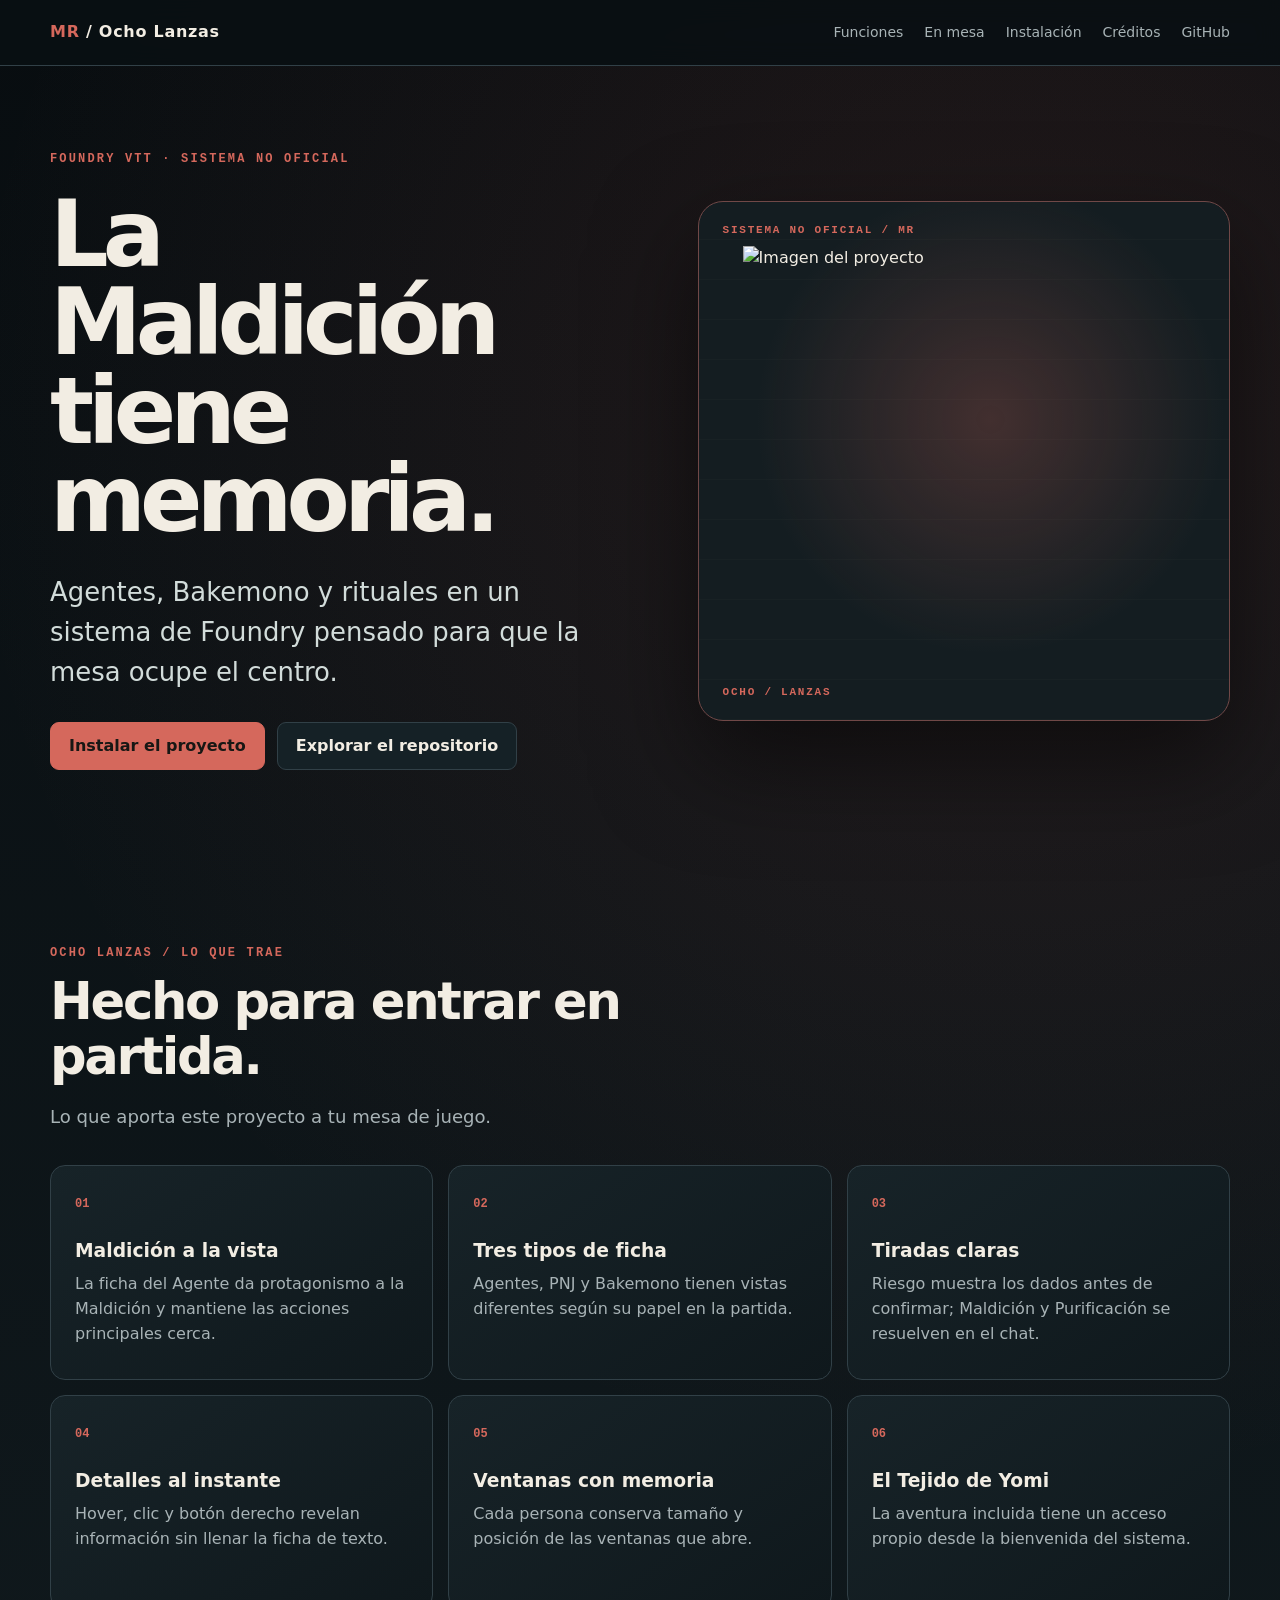
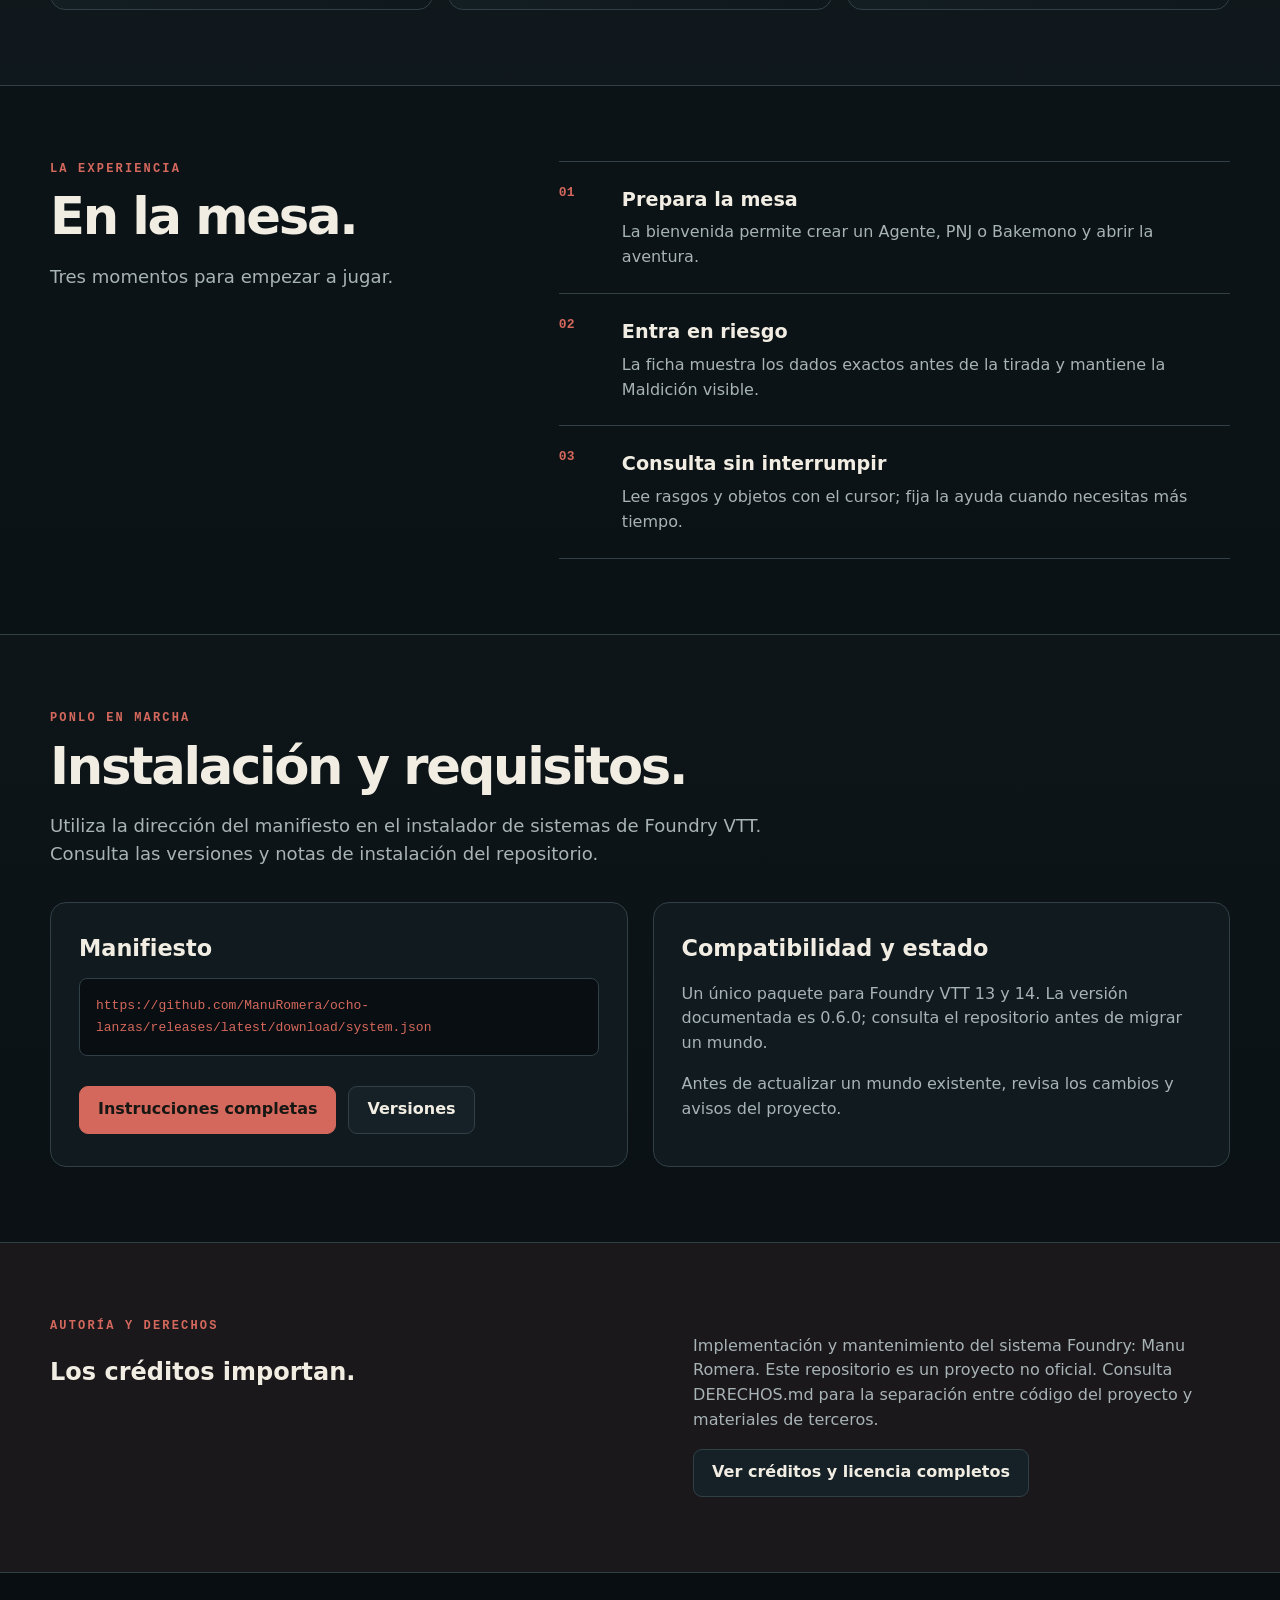
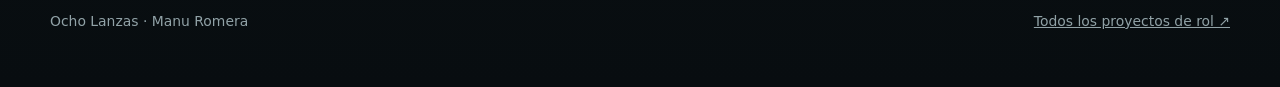
==== commit 89237fdc: "Use project artwork on landing page" ====
--- a/docs/index.html
+++ b/docs/index.html
@@ -1 +1 @@
-<!doctype html><html lang="es"><head><meta charset="utf-8"><meta name="viewport" content="width=device-width,initial-scale=1"><meta name="theme-color" content="#0b1014"><title>Ocho Lanzas · Manu Romera</title><meta name="description" content="Agentes, Bakemono y rituales en un sistema de Foundry pensado para que la mesa ocupe el centro."><style>:root{--accent:#d5685c;--bg:#0b1014;--panel:#121b20;--ink:#f2ede3;--muted:#a8b3b6;--line:#314047}*{box-sizing:border-box}html{scroll-behavior:smooth}body{margin:0;color:var(--ink);background:radial-gradient(circle at 80% 13%,color-mix(in srgb,var(--accent) 13%,transparent),transparent 35%),linear-gradient(#080d10,#10191d 55%,#080d10);font:16px/1.55 system-ui,-apple-system,Segoe UI,sans-serif}a{color:inherit}.wrap{width:min(1180px,calc(100% - 36px));margin:auto}.top{position:sticky;top:0;z-index:9;background:#091013e8;backdrop-filter:blur(12px);border-bottom:1px solid var(--line)}.top .wrap{min-height:65px;display:flex;align-items:center;justify-content:space-between;gap:22px}.brand{font-weight:900;letter-spacing:.045em;text-decoration:none}.brand b{color:var(--accent)}nav{display:flex;gap:21px;color:var(--muted);font-size:14px}nav a{text-decoration:none}nav a:hover{color:var(--accent)}.hero{padding:85px 0 100px;min-height:690px;display:grid;align-items:center}.hero-grid{display:grid;grid-template-columns:1.04fr .96fr;gap:6%;align-items:center}.eyebrow,.small{color:var(--accent);font:800 12px/1.4 ui-monospace,monospace;letter-spacing:.18em;text-transform:uppercase}h1{font-size:clamp(3.4rem,7.2vw,6.6rem);letter-spacing:-.065em;line-height:.96;margin:22px 0 28px}.lead{font-size:clamp(1.25rem,2.2vw,1.62rem);color:#d2dcda;max-width:680px}.actions{display:flex;flex-wrap:wrap;gap:12px;margin-top:30px}.btn{display:inline-flex;align-items:center;justify-content:center;min-height:48px;padding:10px 18px;border:1px solid var(--line);border-radius:9px;text-decoration:none;font-weight:800;background:#152126}.btn.primary{color:#171714;background:var(--accent);border-color:var(--accent)}.art{height:520px;border-radius:25px;border:1px solid color-mix(in srgb,var(--accent) 43%,#233038);background:radial-gradient(circle at 55% 42%,color-mix(in srgb,var(--accent) 24%,transparent),transparent 56%),repeating-linear-gradient(0deg,#ffffff04 0 1px,transparent 1px 40px),#141d21;position:relative;overflow:hidden;display:grid;place-items:center;box-shadow:0 40px 100px #0008}.art img{width:100%;height:100%;object-fit:contain;padding:44px}.artlabel,.artbottom{position:absolute;left:24px;z-index:2;font:800 11px ui-monospace,monospace;letter-spacing:.16em;color:var(--accent);text-transform:uppercase}.artlabel{top:22px}.artbottom{bottom:22px}.artword{max-width:90%;font-size:clamp(3.7rem,7vw,7rem);line-height:.9;letter-spacing:-.08em;font-weight:950;text-align:center;text-shadow:0 10px 55px #0009;color:var(--accent)}section.content{padding:75px 0}.sectionhead{max-width:780px;margin-bottom:34px}.sectionhead h2{font-size:clamp(2.2rem,4vw,3.5rem);letter-spacing:-.045em;line-height:1.08;margin:12px 0}.sectionhead p{color:var(--muted);font-size:1.13rem}.grid{display:grid;grid-template-columns:repeat(3,1fr);gap:15px}.card{border:1px solid var(--line);border-radius:15px;padding:24px;background:linear-gradient(145deg,#172328,#0f181c);min-height:215px}.number{font:800 12px ui-monospace,monospace;color:var(--accent)}.card h3{font-size:1.17rem;line-height:1.2;margin:26px 0 9px}.card p{color:var(--muted);margin:0}.journey{border-top:1px solid var(--line);border-bottom:1px solid var(--line);background:#0a1115a8}.flow{display:grid;grid-template-columns:.75fr 1.25fr;gap:9%;align-items:start}.steps{border-top:1px solid var(--line)}.step{display:grid;grid-template-columns:48px 1fr;gap:15px;padding:23px 0;border-bottom:1px solid var(--line)}.step b{color:var(--accent);font:800 13px ui-monospace,monospace}.step h3{margin:0 0 6px;font-size:1.2rem}.step p{margin:0;color:var(--muted)}.install{display:grid;grid-template-columns:1fr 1fr;gap:25px}.box{border:1px solid var(--line);border-radius:16px;padding:28px;background:#101a1f}.box h3{margin:0 0 12px;font-size:1.4rem}.box p{color:var(--muted)}.manifest{background:#080e11;border:1px solid var(--line);padding:16px;border-radius:8px;color:var(--accent);font:13px/1.7 ui-monospace,monospace;overflow-wrap:anywhere;user-select:all}.credit{background:color-mix(in srgb,var(--accent) 8%,#0a1115);border-top:1px solid var(--line);border-bottom:1px solid var(--line)}.creditgrid{display:grid;grid-template-columns:1fr 1fr;gap:9%}.credit p{color:var(--muted)}footer{padding:38px 0 55px;color:#91a2a7;font-size:.87rem}.footerrow{display:flex;gap:20px;justify-content:space-between;flex-wrap:wrap}@media(max-width:850px){.hero-grid,.flow,.install,.creditgrid{grid-template-columns:1fr}.hero{padding:60px 0}.art{height:380px}.grid{grid-template-columns:repeat(2,1fr)}}@media(max-width:570px){nav a:nth-child(1),nav a:nth-child(2){display:none}.grid{grid-template-columns:1fr}.art{height:290px}.art img{padding:28px}.hero{padding:46px 0}section.content{padding:55px 0}h1{font-size:3.6rem}}</style></head><body><header class="top"><div class="wrap"><a class="brand" href="https://manuromera.github.io/ManuRomera/"><b>MR</b> / Ocho Lanzas</a><nav><a href="#funciones">Funciones</a><a href="#en-mesa">En mesa</a><a href="#instalacion">Instalación</a><a href="#creditos">Créditos</a><a href="https://github.com/ManuRomera/ocho-lanzas">GitHub</a></nav></div></header><main><section class="hero"><div class="wrap hero-grid"><div><div class="eyebrow">Foundry VTT · Sistema no oficial</div><h1>La Maldición tiene memoria.</h1><p class="lead">Agentes, Bakemono y rituales en un sistema de Foundry pensado para que la mesa ocupe el centro.</p><div class="actions"><a class="btn primary" href="#instalacion">Instalar el proyecto</a><a class="btn" href="https://github.com/ManuRomera/ocho-lanzas">Explorar el repositorio</a></div></div><div class="art" aria-label="Presentación visual del proyecto"><span class="artlabel">Sistema no oficial / MR</span><div class="artword" aria-hidden="true">La marca permanece</div><span class="artbottom">ocho / lanzas</span></div></div></section><section class="content" id="funciones"><div class="wrap"><div class="sectionhead"><div class="small">Ocho Lanzas / lo que trae</div><h2>Hecho para entrar en partida.</h2><p>Lo que aporta este proyecto a tu mesa de juego.</p></div><div class="grid"><article class="card"><span class="number">01</span><h3>Maldición a la vista</h3><p>La ficha del Agente da protagonismo a la Maldición y mantiene las acciones principales cerca.</p></article><article class="card"><span class="number">02</span><h3>Tres tipos de ficha</h3><p>Agentes, PNJ y Bakemono tienen vistas diferentes según su papel en la partida.</p></article><article class="card"><span class="number">03</span><h3>Tiradas claras</h3><p>Riesgo muestra los dados antes de confirmar; Maldición y Purificación se resuelven en el chat.</p></article><article class="card"><span class="number">04</span><h3>Detalles al instante</h3><p>Hover, clic y botón derecho revelan información sin llenar la ficha de texto.</p></article><article class="card"><span class="number">05</span><h3>Ventanas con memoria</h3><p>Cada persona conserva tamaño y posición de las ventanas que abre.</p></article><article class="card"><span class="number">06</span><h3>El Tejido de Yomi</h3><p>La aventura incluida tiene un acceso propio desde la bienvenida del sistema.</p></article></div></div></section><section class="content journey" id="en-mesa"><div class="wrap flow"><div class="sectionhead"><div class="small">La experiencia</div><h2>En la mesa.</h2><p>Tres momentos para empezar a jugar.</p></div><div class="steps"><div class="step"><b>01</b><div><h3>Prepara la mesa</h3><p>La bienvenida permite crear un Agente, PNJ o Bakemono y abrir la aventura.</p></div></div><div class="step"><b>02</b><div><h3>Entra en riesgo</h3><p>La ficha muestra los dados exactos antes de la tirada y mantiene la Maldición visible.</p></div></div><div class="step"><b>03</b><div><h3>Consulta sin interrumpir</h3><p>Lee rasgos y objetos con el cursor; fija la ayuda cuando necesitas más tiempo.</p></div></div></div></div></section><section class="content" id="instalacion"><div class="wrap"><div class="sectionhead"><div class="small">Ponlo en marcha</div><h2>Instalación y requisitos.</h2><p>Utiliza la dirección del manifiesto en el instalador de sistemas de Foundry VTT. Consulta las versiones y notas de instalación del repositorio.</p></div><div class="install"><div class="box"><h3>Manifiesto</h3><div class="manifest">https://github.com/ManuRomera/ocho-lanzas/releases/latest/download/system.json</div><div class="actions"><a class="btn primary" href="https://github.com/ManuRomera/ocho-lanzas">Instrucciones completas</a><a class="btn" href="https://github.com/ManuRomera/ocho-lanzas/releases">Versiones</a></div></div><div class="box"><h3>Compatibilidad y estado</h3><p>Un único paquete para Foundry VTT 13 y 14. La versión documentada es 0.6.0; consulta el repositorio antes de migrar un mundo.</p><p>Antes de actualizar un mundo existente, revisa los cambios y avisos del proyecto.</p></div></div></div></section><section class="content credit" id="creditos"><div class="wrap creditgrid"><div><div class="small">Autoría y derechos</div><h2>Los créditos importan.</h2></div><div><p>Implementación y mantenimiento del sistema Foundry: Manu Romera. Este repositorio es un proyecto no oficial. Consulta DERECHOS.md para la separación entre código del proyecto y materiales de terceros.</p><a class="btn" href="https://github.com/ManuRomera/ocho-lanzas">Ver créditos y licencia completos</a></div></div></section></main><footer><div class="wrap footerrow"><span>Ocho Lanzas · Manu Romera</span><a href="https://manuromera.github.io/ManuRomera/">Todos los proyectos de rol ↗</a></div></footer></body></html>+<!doctype html><html lang="es"><head><meta charset="utf-8"><meta name="viewport" content="width=device-width,initial-scale=1"><meta name="theme-color" content="#0b1014"><title>Ocho Lanzas · Manu Romera</title><meta name="description" content="Agentes, Bakemono y rituales en un sistema de Foundry pensado para que la mesa ocupe el centro."><style>:root{--accent:#d5685c;--bg:#0b1014;--panel:#121b20;--ink:#f2ede3;--muted:#a8b3b6;--line:#314047}*{box-sizing:border-box}html{scroll-behavior:smooth}body{margin:0;color:var(--ink);background:radial-gradient(circle at 80% 13%,color-mix(in srgb,var(--accent) 13%,transparent),transparent 35%),linear-gradient(#080d10,#10191d 55%,#080d10);font:16px/1.55 system-ui,-apple-system,Segoe UI,sans-serif}a{color:inherit}.wrap{width:min(1180px,calc(100% - 36px));margin:auto}.top{position:sticky;top:0;z-index:9;background:#091013e8;backdrop-filter:blur(12px);border-bottom:1px solid var(--line)}.top .wrap{min-height:65px;display:flex;align-items:center;justify-content:space-between;gap:22px}.brand{font-weight:900;letter-spacing:.045em;text-decoration:none}.brand b{color:var(--accent)}nav{display:flex;gap:21px;color:var(--muted);font-size:14px}nav a{text-decoration:none}nav a:hover{color:var(--accent)}.hero{padding:85px 0 100px;min-height:690px;display:grid;align-items:center}.hero-grid{display:grid;grid-template-columns:1.04fr .96fr;gap:6%;align-items:center}.eyebrow,.small{color:var(--accent);font:800 12px/1.4 ui-monospace,monospace;letter-spacing:.18em;text-transform:uppercase}h1{font-size:clamp(3.4rem,7.2vw,6.6rem);letter-spacing:-.065em;line-height:.96;margin:22px 0 28px}.lead{font-size:clamp(1.25rem,2.2vw,1.62rem);color:#d2dcda;max-width:680px}.actions{display:flex;flex-wrap:wrap;gap:12px;margin-top:30px}.btn{display:inline-flex;align-items:center;justify-content:center;min-height:48px;padding:10px 18px;border:1px solid var(--line);border-radius:9px;text-decoration:none;font-weight:800;background:#152126}.btn.primary{color:#171714;background:var(--accent);border-color:var(--accent)}.art{height:520px;border-radius:25px;border:1px solid color-mix(in srgb,var(--accent) 43%,#233038);background:radial-gradient(circle at 55% 42%,color-mix(in srgb,var(--accent) 24%,transparent),transparent 56%),repeating-linear-gradient(0deg,#ffffff04 0 1px,transparent 1px 40px),#141d21;position:relative;overflow:hidden;display:grid;place-items:center;box-shadow:0 40px 100px #0008}.art img{width:100%;height:100%;object-fit:contain;padding:44px}.artlabel,.artbottom{position:absolute;left:24px;z-index:2;font:800 11px ui-monospace,monospace;letter-spacing:.16em;color:var(--accent);text-transform:uppercase}.artlabel{top:22px}.artbottom{bottom:22px}.artword{max-width:90%;font-size:clamp(3.7rem,7vw,7rem);line-height:.9;letter-spacing:-.08em;font-weight:950;text-align:center;text-shadow:0 10px 55px #0009;color:var(--accent)}section.content{padding:75px 0}.sectionhead{max-width:780px;margin-bottom:34px}.sectionhead h2{font-size:clamp(2.2rem,4vw,3.5rem);letter-spacing:-.045em;line-height:1.08;margin:12px 0}.sectionhead p{color:var(--muted);font-size:1.13rem}.grid{display:grid;grid-template-columns:repeat(3,1fr);gap:15px}.card{border:1px solid var(--line);border-radius:15px;padding:24px;background:linear-gradient(145deg,#172328,#0f181c);min-height:215px}.number{font:800 12px ui-monospace,monospace;color:var(--accent)}.card h3{font-size:1.17rem;line-height:1.2;margin:26px 0 9px}.card p{color:var(--muted);margin:0}.journey{border-top:1px solid var(--line);border-bottom:1px solid var(--line);background:#0a1115a8}.flow{display:grid;grid-template-columns:.75fr 1.25fr;gap:9%;align-items:start}.steps{border-top:1px solid var(--line)}.step{display:grid;grid-template-columns:48px 1fr;gap:15px;padding:23px 0;border-bottom:1px solid var(--line)}.step b{color:var(--accent);font:800 13px ui-monospace,monospace}.step h3{margin:0 0 6px;font-size:1.2rem}.step p{margin:0;color:var(--muted)}.install{display:grid;grid-template-columns:1fr 1fr;gap:25px}.box{border:1px solid var(--line);border-radius:16px;padding:28px;background:#101a1f}.box h3{margin:0 0 12px;font-size:1.4rem}.box p{color:var(--muted)}.manifest{background:#080e11;border:1px solid var(--line);padding:16px;border-radius:8px;color:var(--accent);font:13px/1.7 ui-monospace,monospace;overflow-wrap:anywhere;user-select:all}.credit{background:color-mix(in srgb,var(--accent) 8%,#0a1115);border-top:1px solid var(--line);border-bottom:1px solid var(--line)}.creditgrid{display:grid;grid-template-columns:1fr 1fr;gap:9%}.credit p{color:var(--muted)}footer{padding:38px 0 55px;color:#91a2a7;font-size:.87rem}.footerrow{display:flex;gap:20px;justify-content:space-between;flex-wrap:wrap}@media(max-width:850px){.hero-grid,.flow,.install,.creditgrid{grid-template-columns:1fr}.hero{padding:60px 0}.art{height:380px}.grid{grid-template-columns:repeat(2,1fr)}}@media(max-width:570px){nav a:nth-child(1),nav a:nth-child(2){display:none}.grid{grid-template-columns:1fr}.art{height:290px}.art img{padding:28px}.hero{padding:46px 0}section.content{padding:55px 0}h1{font-size:3.6rem}}</style></head><body><header class="top"><div class="wrap"><a class="brand" href="https://manuromera.github.io/ManuRomera/"><b>MR</b> / Ocho Lanzas</a><nav><a href="#funciones">Funciones</a><a href="#en-mesa">En mesa</a><a href="#instalacion">Instalación</a><a href="#creditos">Créditos</a><a href="https://github.com/ManuRomera/ocho-lanzas">GitHub</a></nav></div></header><main><section class="hero"><div class="wrap hero-grid"><div><div class="eyebrow">Foundry VTT · Sistema no oficial</div><h1>La Maldición tiene memoria.</h1><p class="lead">Agentes, Bakemono y rituales en un sistema de Foundry pensado para que la mesa ocupe el centro.</p><div class="actions"><a class="btn primary" href="#instalacion">Instalar el proyecto</a><a class="btn" href="https://github.com/ManuRomera/ocho-lanzas">Explorar el repositorio</a></div></div><div class="art" aria-label="Presentación visual del proyecto"><span class="artlabel">Sistema no oficial / MR</span><img src="https://raw.githubusercontent.com/ManuRomera/ocho-lanzas/main/assets/images/scenes/00-santuario-camino.png" alt="Imagen del proyecto" loading="eager"><span class="artbottom">ocho / lanzas</span></div></div></section><section class="content" id="funciones"><div class="wrap"><div class="sectionhead"><div class="small">Ocho Lanzas / lo que trae</div><h2>Hecho para entrar en partida.</h2><p>Lo que aporta este proyecto a tu mesa de juego.</p></div><div class="grid"><article class="card"><span class="number">01</span><h3>Maldición a la vista</h3><p>La ficha del Agente da protagonismo a la Maldición y mantiene las acciones principales cerca.</p></article><article class="card"><span class="number">02</span><h3>Tres tipos de ficha</h3><p>Agentes, PNJ y Bakemono tienen vistas diferentes según su papel en la partida.</p></article><article class="card"><span class="number">03</span><h3>Tiradas claras</h3><p>Riesgo muestra los dados antes de confirmar; Maldición y Purificación se resuelven en el chat.</p></article><article class="card"><span class="number">04</span><h3>Detalles al instante</h3><p>Hover, clic y botón derecho revelan información sin llenar la ficha de texto.</p></article><article class="card"><span class="number">05</span><h3>Ventanas con memoria</h3><p>Cada persona conserva tamaño y posición de las ventanas que abre.</p></article><article class="card"><span class="number">06</span><h3>El Tejido de Yomi</h3><p>La aventura incluida tiene un acceso propio desde la bienvenida del sistema.</p></article></div></div></section><section class="content journey" id="en-mesa"><div class="wrap flow"><div class="sectionhead"><div class="small">La experiencia</div><h2>En la mesa.</h2><p>Tres momentos para empezar a jugar.</p></div><div class="steps"><div class="step"><b>01</b><div><h3>Prepara la mesa</h3><p>La bienvenida permite crear un Agente, PNJ o Bakemono y abrir la aventura.</p></div></div><div class="step"><b>02</b><div><h3>Entra en riesgo</h3><p>La ficha muestra los dados exactos antes de la tirada y mantiene la Maldición visible.</p></div></div><div class="step"><b>03</b><div><h3>Consulta sin interrumpir</h3><p>Lee rasgos y objetos con el cursor; fija la ayuda cuando necesitas más tiempo.</p></div></div></div></div></section><section class="content" id="instalacion"><div class="wrap"><div class="sectionhead"><div class="small">Ponlo en marcha</div><h2>Instalación y requisitos.</h2><p>Utiliza la dirección del manifiesto en el instalador de sistemas de Foundry VTT. Consulta las versiones y notas de instalación del repositorio.</p></div><div class="install"><div class="box"><h3>Manifiesto</h3><div class="manifest">https://github.com/ManuRomera/ocho-lanzas/releases/latest/download/system.json</div><div class="actions"><a class="btn primary" href="https://github.com/ManuRomera/ocho-lanzas">Instrucciones completas</a><a class="btn" href="https://github.com/ManuRomera/ocho-lanzas/releases">Versiones</a></div></div><div class="box"><h3>Compatibilidad y estado</h3><p>Un único paquete para Foundry VTT 13 y 14. La versión documentada es 0.6.0; consulta el repositorio antes de migrar un mundo.</p><p>Antes de actualizar un mundo existente, revisa los cambios y avisos del proyecto.</p></div></div></div></section><section class="content credit" id="creditos"><div class="wrap creditgrid"><div><div class="small">Autoría y derechos</div><h2>Los créditos importan.</h2></div><div><p>Implementación y mantenimiento del sistema Foundry: Manu Romera. Este repositorio es un proyecto no oficial. Consulta DERECHOS.md para la separación entre código del proyecto y materiales de terceros.</p><a class="btn" href="https://github.com/ManuRomera/ocho-lanzas">Ver créditos y licencia completos</a></div></div></section></main><footer><div class="wrap footerrow"><span>Ocho Lanzas · Manu Romera</span><a href="https://manuromera.github.io/ManuRomera/">Todos los proyectos de rol ↗</a></div></footer></body></html>
